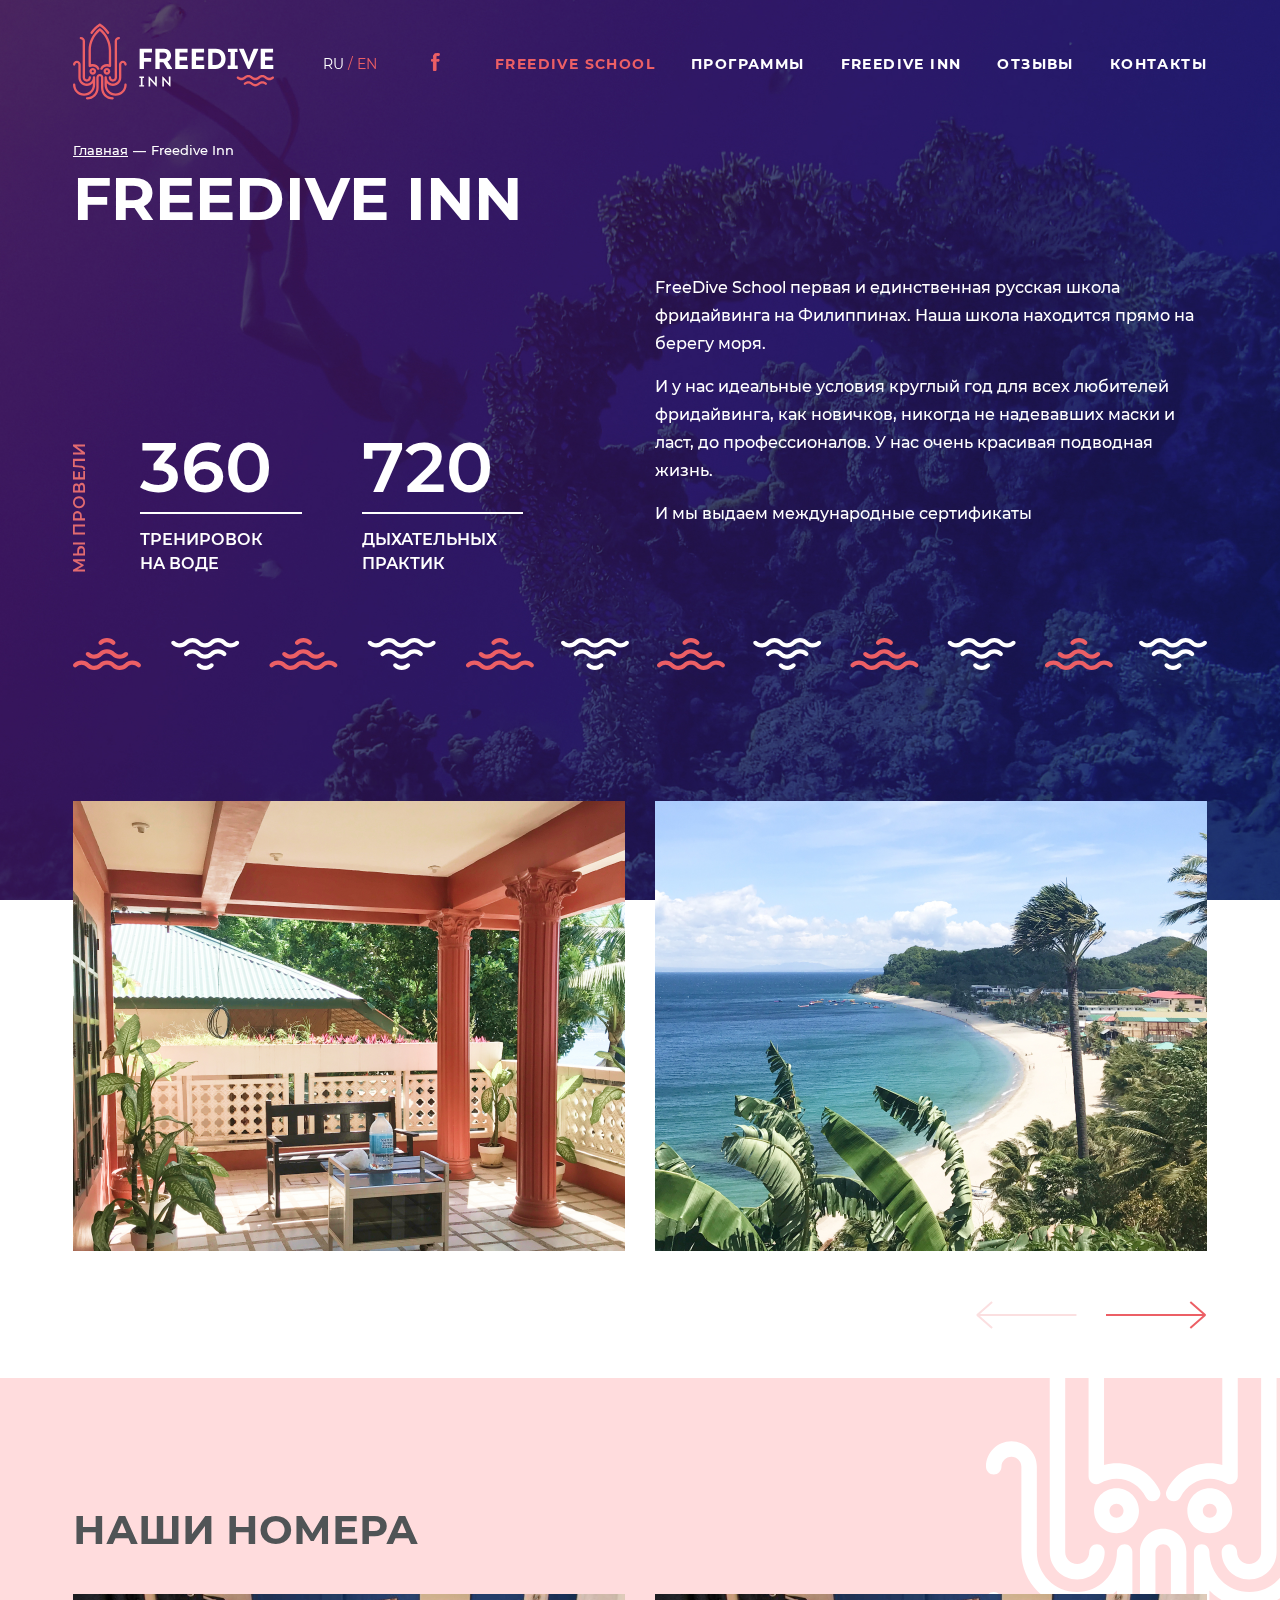
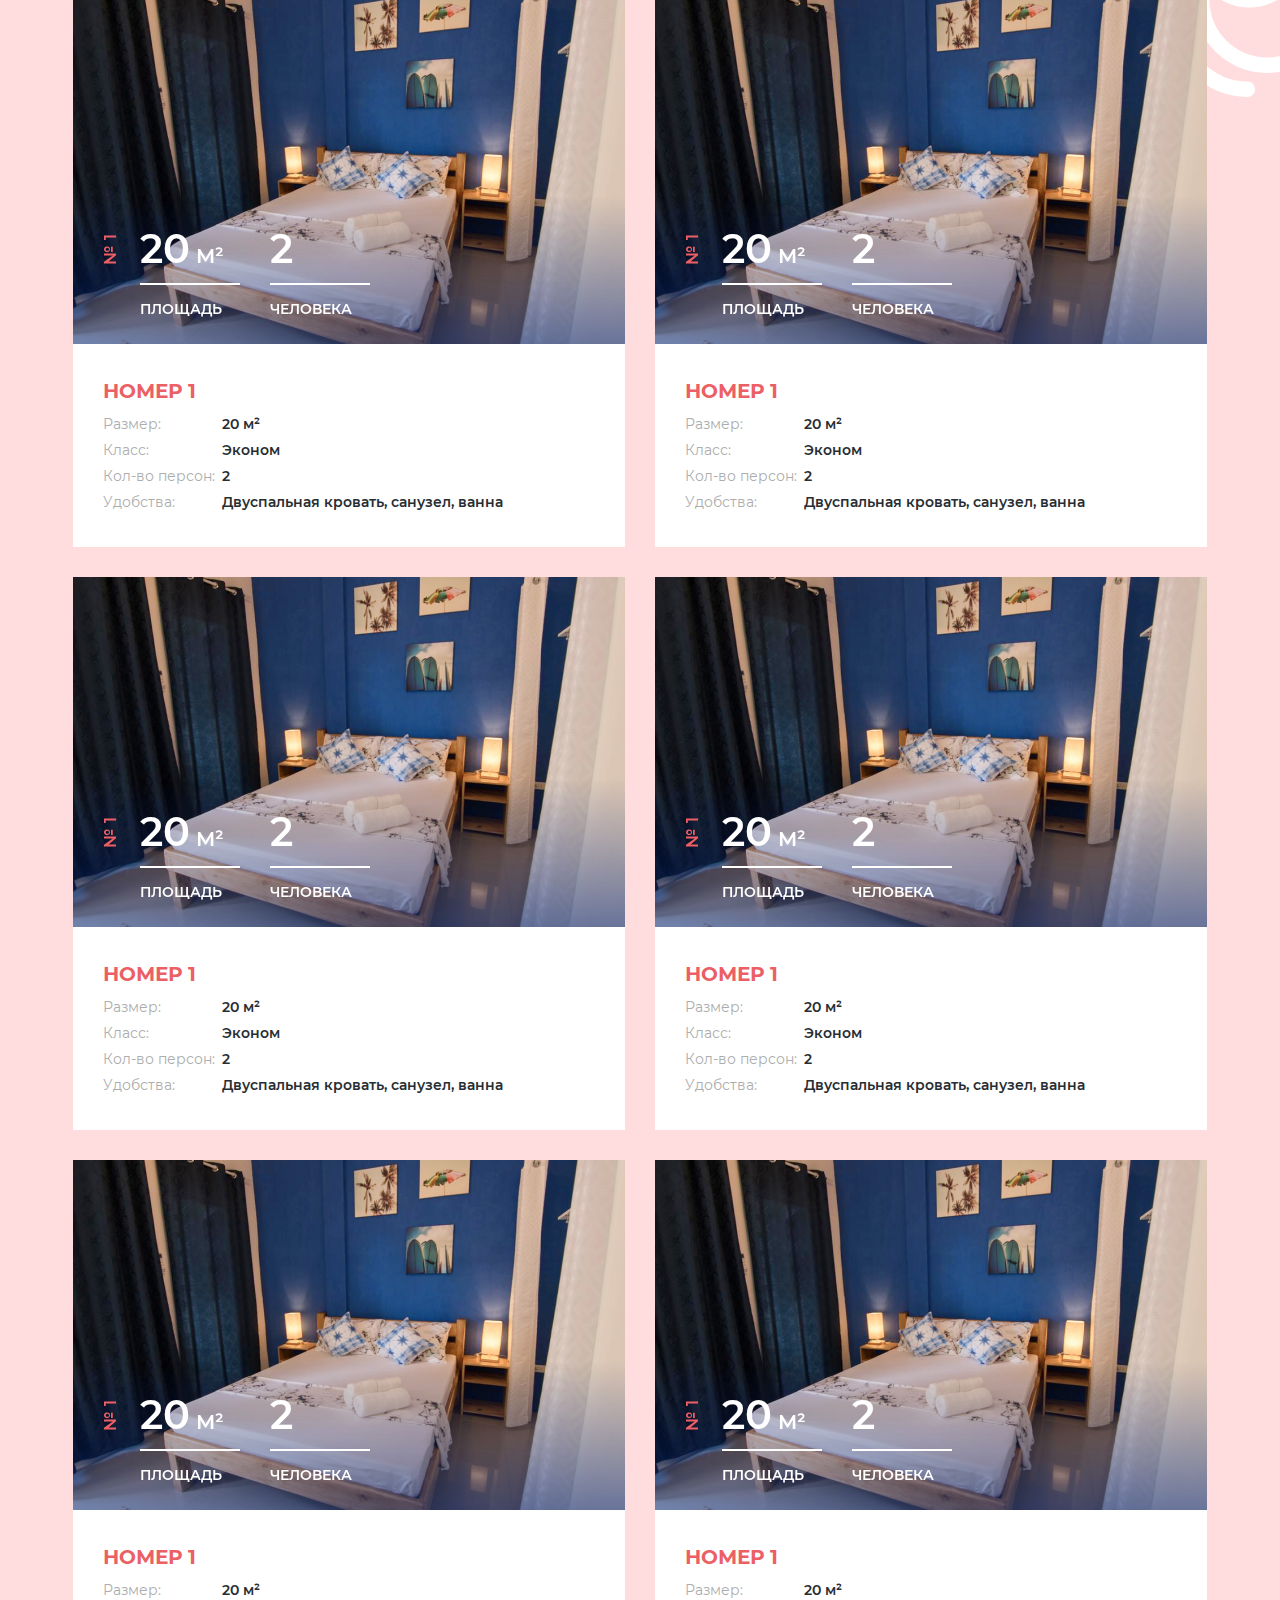
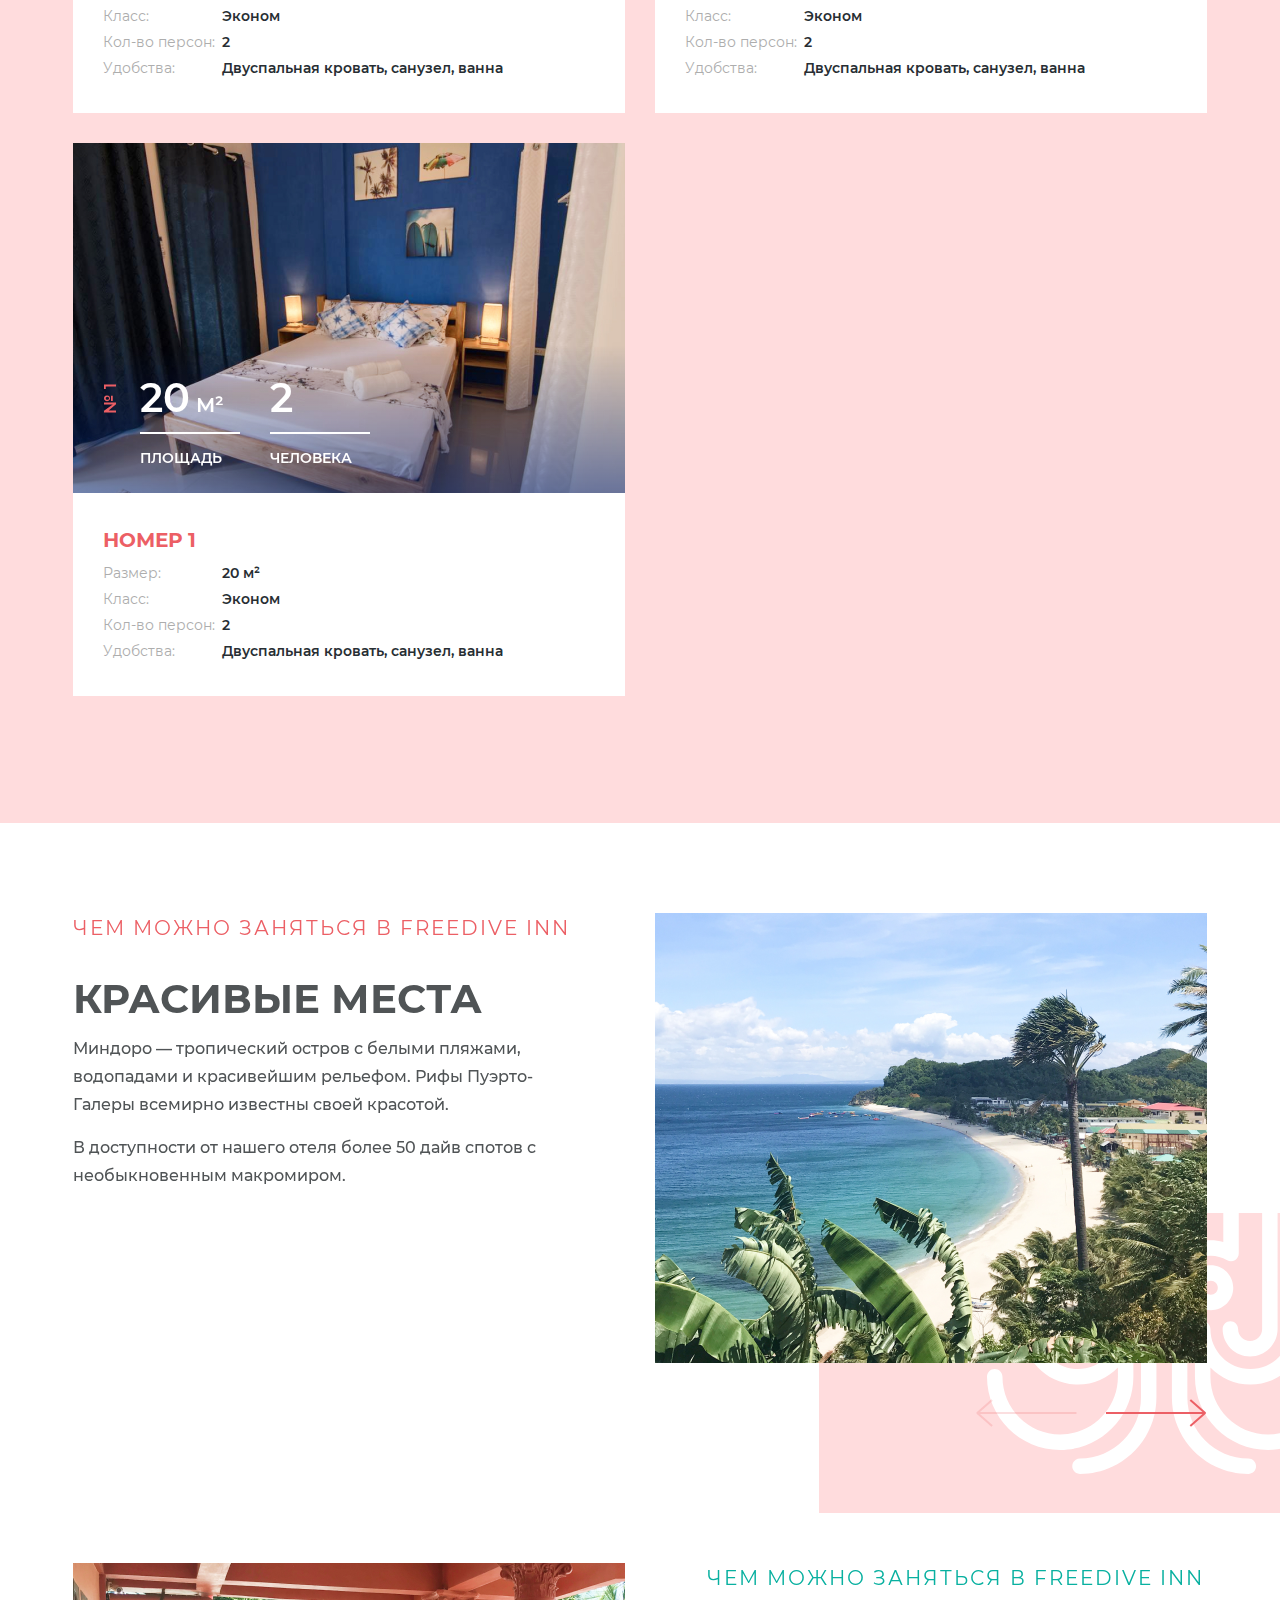
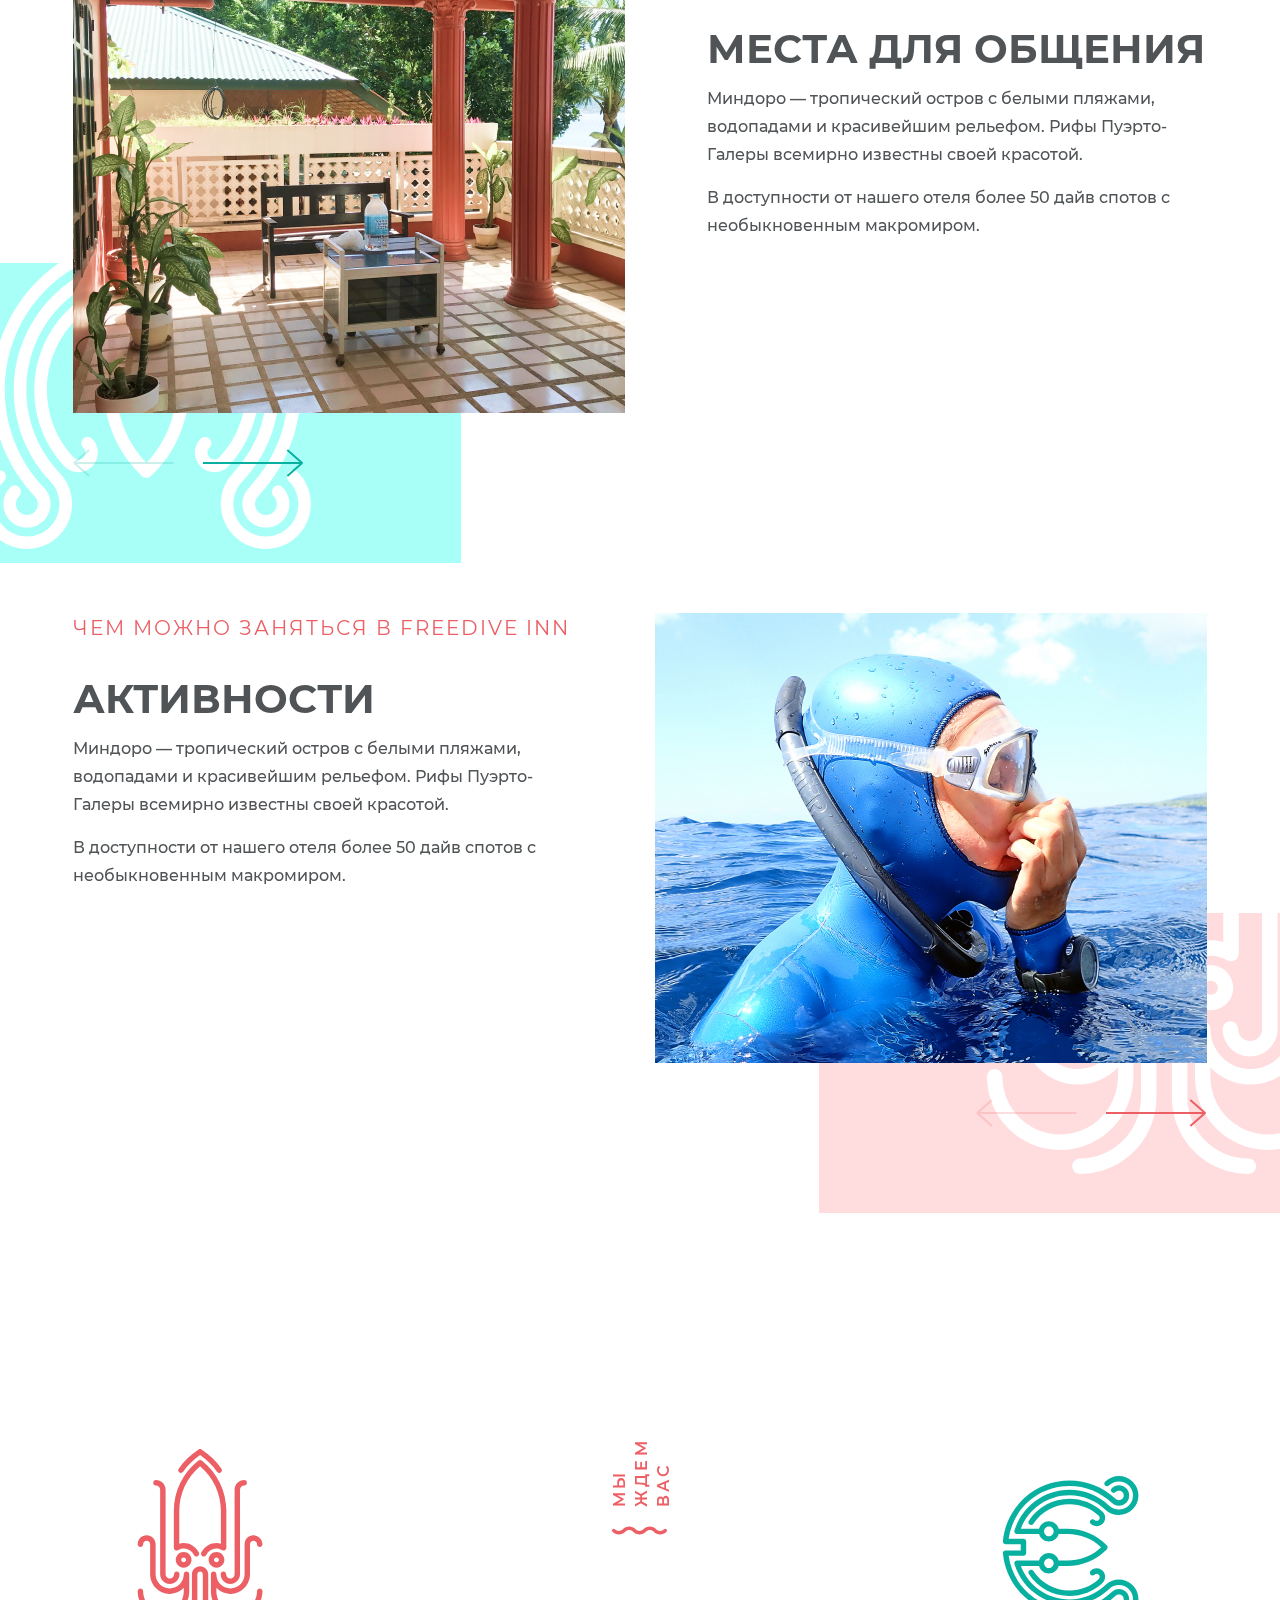
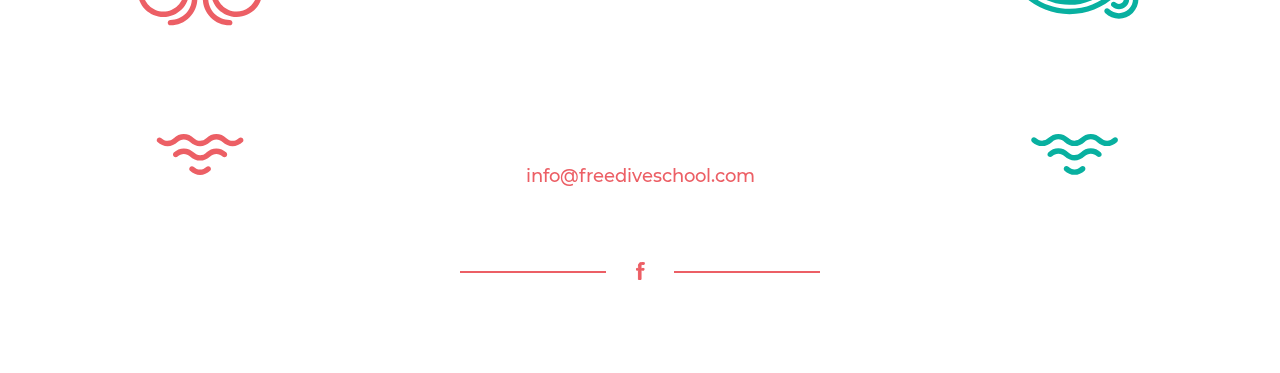
==== hotel.html @ 4661590b "Initial commit" ====
<!DOCTYPE html>
<html lang="ru">
  <head>
    <meta charset="utf-8">
    <meta name="viewport" content="width=device-width,initial-scale=1">
    <title>FreeDive Inn</title>
    <link rel="icon" href="favicon.ico">
    <link rel="stylesheet" href="js/bootstrap/css/bootstrap.css">
    <link rel="stylesheet" href="css/bootstrap-select.min.css">
    <link rel="stylesheet" href="css/slick.css">
    <link rel="stylesheet" href="js/fancybox/jquery.fancybox.min.css">
    <link rel="stylesheet" href="js/bootstrap-fileinput/css/fileinput.min.css">
    <link rel="stylesheet" href="css/main.css">
    <link rel="stylesheet" href="css/responsive.css">
    <link rel="stylesheet" href="css/animations.css">
  </head>
  <body>
    <div class="over-wrapper">
      <div id="mobile-indicator"></div>
      <div id="sm-indicator"></div>
      <header>
        <div class="container">
          <div class="header-content">
            <div class="row">
              <div class="header-col-1">
                <div class="header-logo"><a class="header-logo-content" href="/">
                    <div class="header-logo-pic"><img src="images/logo-pic.svg" alt="FreeDive Inn"></div>
                    <div class="header-logo-text"><img src="images/logo-text.svg" alt="FreeDive Inn"></div></a></div>
              </div>
              <div class="header-col-2">
                <div class="header-controls">
                  <div class="row">
                    <div class="header-lang">
                      <ul class="lang-selector">
                        <li><a class="active" href="#">Ru</a></li>
                        <li><a href="#">En</a></li>
                      </ul>
                    </div>
                    <div class="header-soclinks"><a class="soclink" href="#"><img class="svg-inline" src="images/ico-fb.svg"></a></div>
                  </div>
                </div>
              </div>
              <div class="header-col-3">
                <div class="navbar-trigger"><span></span><span></span><span></span></div>
                <div class="navbar-wrapper">
                  <div class="navbar-wrapper-inner">
                    <div class="close"></div>
                    <ul class="nav navbar-nav">
                      <li><a class="active" href="#"><span>Freedive school</span></a></li>
                      <li><a href="#"><span>Программы</span></a></li>
                      <li><a href="#"><span>Freedive Inn</span></a></li>
                      <li><a href="#"><span>Отзывы</span></a></li>
                      <li><a href="#"><span>Контакты</span></a></li>
                    </ul>
                    <div class="d-block d-md-none">
                      <div class="header-lang">
                        <ul class="lang-selector">
                          <li><a class="active" href="#">Ru</a></li>
                          <li><a href="#">En</a></li>
                        </ul>
                      </div>
                    </div>
                  </div>
                </div>
              </div>
            </div>
          </div>
        </div>
      </header>
      <main>
        <div class="page-bg" style="background-image: url(images/page-bg.jpg);"></div>
        <div class="page-wrapper">
          <div class="page-header">
            <div class="container">
              <div class="page-header-top">
                <ul class="breadcrumb">
                  <li><a href="#">Главная</a></li>
                  <li><span>Freedive Inn</span></li>
                </ul>
                <h1>Freedive Inn</h1>
              </div>
              <div class="page-header-content">
                <div class="row">
                  <div class="col-12 col-md-6">
                    <div class="page-header-l">
                      <div class="page-header-l-content">
                        <div class="num-list-wrapper">
                          <div class="num-list-ttl num-list-ttl-alt"><span>Мы провели</span></div>
                          <div class="num-list">
                            <div class="num-tmb">
                              <div class="num-tmb-num">360</div>
                              <div class="num-tmb-ttl">
                                <p>Тренировок на&nbsp;воде</p>
                              </div>
                            </div>
                            <div class="num-tmb">
                              <div class="num-tmb-num">720</div>
                              <div class="num-tmb-ttl">
                                <p>Дыхательных практик</p>
                              </div>
                            </div>
                          </div>
                        </div>
                      </div>
                    </div>
                  </div>
                  <div class="col-12 col-md-6">
                    <div class="page-header-r">
                      <p>FreeDive School первая и единственная русская школа фридайвинга на Филиппинах. Наша школа находится прямо на берегу моря.</p>
                      <p>И у нас идеальные условия круглый год для всех любителей фридайвинга, как новичков, никогда не надевавших маски и ласт, до профессионалов. У нас очень красивая подводная жизнь.</p>
                      <p>И мы выдаем международные сертификаты</p>
                    </div>
                  </div>
                </div>
              </div>
              <div class="page-header-deco page-header-deco-red"></div>
            </div>
          </div>
          <div class="page-body">
            <!-- Фотографии-->
            <div class="section section-photos">
              <div class="container">
                <div class="section-content">
                  <div class="photos-slider-wrapper">
                    <div class="photos-slider">
                      <div class="slide"><a href="files/photo-1.jpg" data-fancybox="hotel_gal"><img src="files/photo-1-tmb.jpg"></a></div>
                      <div class="slide"><a href="files/photo-2.jpg" data-fancybox="hotel_gal"><img src="files/photo-2-tmb.jpg"></a></div>
                      <div class="slide"><a href="files/photo-1.jpg" data-fancybox="hotel_gal"><img src="files/photo-1-tmb.jpg"></a></div>
                      <div class="slide"><a href="files/photo-2.jpg" data-fancybox="hotel_gal"><img src="files/photo-2-tmb.jpg"></a></div>
                    </div>
                  </div>
                </div>
              </div>
            </div>
            <!-- Фотографии END-->
            <!-- Номера-->
            <div class="section section-rooms">
              <div class="section-obj"><img src="images/squid-white.svg"></div>
              <div class="container">
                <div class="section-content">
                  <div class="section-header">
                    <div class="row">
                      <div class="section-header-l">
                        <h2>Наши номера</h2>
                      </div>
                    </div>
                  </div>
                  <div class="rooms-list">
                    <div class="row">
                      <div class="col-12 col-md-6">
                        <div class="room-tmb">
                          <div class="room-tmb-pic">
                            <div class="room-tmb-pic-inner">
                              <div class="room-pic-slider">
                                <div class="slide"><a href="files/room-1-1.jpg" data-fancybox="room_gal_1"><img src="files/room-1-1-tmb.jpg"></a></div>
                                <div class="slide"><a href="files/room-1-2.jpg" data-fancybox="room_gal_1"><img src="files/room-1-2-tmb.jpg"></a></div>
                              </div>
                            </div>
                            <div class="room-data-wrapper">
                              <div class="room-data-ttl">
                                <div class="cont">№ 1</div>
                              </div>
                              <div class="room-data">
                                <div class="room-data-tmb">
                                  <div class="room-data-tmb-num"><span>20</span> м&sup2;</div>
                                  <div class="room-data-tmb-ttl">площадь</div>
                                </div>
                                <div class="room-data-tmb">
                                  <div class="room-data-tmb-num"><span>2</span></div>
                                  <div class="room-data-tmb-ttl">человека</div>
                                </div>
                              </div>
                            </div>
                          </div>
                          <div class="room-tmb-descr">
                            <h3>Номер 1</h3>
                            <table class="room-info">
                              <tr>
                                <td class="name">Размер:</td>
                                <td class="val">20 м&sup2;</td>
                              </tr>
                              <tr>
                                <td class="name">Класс:</td>
                                <td class="val">Эконом</td>
                              </tr>
                              <tr>
                                <td class="name">Кол-во персон:</td>
                                <td class="val">2</td>
                              </tr>
                              <tr>
                                <td class="name">Удобства:</td>
                                <td class="val">Двуспальная кровать, санузел, ванна</td>
                              </tr>
                            </table>
                          </div>
                        </div>
                      </div>
                      <div class="col-12 col-md-6">
                        <div class="room-tmb">
                          <div class="room-tmb-pic">
                            <div class="room-tmb-pic-inner">
                              <div class="room-pic-slider">
                                <div class="slide"><a href="files/room-1-1.jpg" data-fancybox="room_gal_1"><img src="files/room-1-1-tmb.jpg"></a></div>
                                <div class="slide"><a href="files/room-1-2.jpg" data-fancybox="room_gal_1"><img src="files/room-1-2-tmb.jpg"></a></div>
                              </div>
                            </div>
                            <div class="room-data-wrapper">
                              <div class="room-data-ttl">
                                <div class="cont">№ 1</div>
                              </div>
                              <div class="room-data">
                                <div class="room-data-tmb">
                                  <div class="room-data-tmb-num"><span>20</span> м&sup2;</div>
                                  <div class="room-data-tmb-ttl">площадь</div>
                                </div>
                                <div class="room-data-tmb">
                                  <div class="room-data-tmb-num"><span>2</span></div>
                                  <div class="room-data-tmb-ttl">человека</div>
                                </div>
                              </div>
                            </div>
                          </div>
                          <div class="room-tmb-descr">
                            <h3>Номер 1</h3>
                            <table class="room-info">
                              <tr>
                                <td class="name">Размер:</td>
                                <td class="val">20 м&sup2;</td>
                              </tr>
                              <tr>
                                <td class="name">Класс:</td>
                                <td class="val">Эконом</td>
                              </tr>
                              <tr>
                                <td class="name">Кол-во персон:</td>
                                <td class="val">2</td>
                              </tr>
                              <tr>
                                <td class="name">Удобства:</td>
                                <td class="val">Двуспальная кровать, санузел, ванна</td>
                              </tr>
                            </table>
                          </div>
                        </div>
                      </div>
                      <div class="col-12 col-md-6">
                        <div class="room-tmb">
                          <div class="room-tmb-pic">
                            <div class="room-tmb-pic-inner">
                              <div class="room-pic-slider">
                                <div class="slide"><a href="files/room-1-1.jpg" data-fancybox="room_gal_1"><img src="files/room-1-1-tmb.jpg"></a></div>
                                <div class="slide"><a href="files/room-1-2.jpg" data-fancybox="room_gal_1"><img src="files/room-1-2-tmb.jpg"></a></div>
                              </div>
                            </div>
                            <div class="room-data-wrapper">
                              <div class="room-data-ttl">
                                <div class="cont">№ 1</div>
                              </div>
                              <div class="room-data">
                                <div class="room-data-tmb">
                                  <div class="room-data-tmb-num"><span>20</span> м&sup2;</div>
                                  <div class="room-data-tmb-ttl">площадь</div>
                                </div>
                                <div class="room-data-tmb">
                                  <div class="room-data-tmb-num"><span>2</span></div>
                                  <div class="room-data-tmb-ttl">человека</div>
                                </div>
                              </div>
                            </div>
                          </div>
                          <div class="room-tmb-descr">
                            <h3>Номер 1</h3>
                            <table class="room-info">
                              <tr>
                                <td class="name">Размер:</td>
                                <td class="val">20 м&sup2;</td>
                              </tr>
                              <tr>
                                <td class="name">Класс:</td>
                                <td class="val">Эконом</td>
                              </tr>
                              <tr>
                                <td class="name">Кол-во персон:</td>
                                <td class="val">2</td>
                              </tr>
                              <tr>
                                <td class="name">Удобства:</td>
                                <td class="val">Двуспальная кровать, санузел, ванна</td>
                              </tr>
                            </table>
                          </div>
                        </div>
                      </div>
                      <div class="col-12 col-md-6">
                        <div class="room-tmb">
                          <div class="room-tmb-pic">
                            <div class="room-tmb-pic-inner">
                              <div class="room-pic-slider">
                                <div class="slide"><a href="files/room-1-1.jpg" data-fancybox="room_gal_1"><img src="files/room-1-1-tmb.jpg"></a></div>
                                <div class="slide"><a href="files/room-1-2.jpg" data-fancybox="room_gal_1"><img src="files/room-1-2-tmb.jpg"></a></div>
                              </div>
                            </div>
                            <div class="room-data-wrapper">
                              <div class="room-data-ttl">
                                <div class="cont">№ 1</div>
                              </div>
                              <div class="room-data">
                                <div class="room-data-tmb">
                                  <div class="room-data-tmb-num"><span>20</span> м&sup2;</div>
                                  <div class="room-data-tmb-ttl">площадь</div>
                                </div>
                                <div class="room-data-tmb">
                                  <div class="room-data-tmb-num"><span>2</span></div>
                                  <div class="room-data-tmb-ttl">человека</div>
                                </div>
                              </div>
                            </div>
                          </div>
                          <div class="room-tmb-descr">
                            <h3>Номер 1</h3>
                            <table class="room-info">
                              <tr>
                                <td class="name">Размер:</td>
                                <td class="val">20 м&sup2;</td>
                              </tr>
                              <tr>
                                <td class="name">Класс:</td>
                                <td class="val">Эконом</td>
                              </tr>
                              <tr>
                                <td class="name">Кол-во персон:</td>
                                <td class="val">2</td>
                              </tr>
                              <tr>
                                <td class="name">Удобства:</td>
                                <td class="val">Двуспальная кровать, санузел, ванна</td>
                              </tr>
                            </table>
                          </div>
                        </div>
                      </div>
                      <div class="col-12 col-md-6">
                        <div class="room-tmb">
                          <div class="room-tmb-pic">
                            <div class="room-tmb-pic-inner">
                              <div class="room-pic-slider">
                                <div class="slide"><a href="files/room-1-1.jpg" data-fancybox="room_gal_1"><img src="files/room-1-1-tmb.jpg"></a></div>
                                <div class="slide"><a href="files/room-1-2.jpg" data-fancybox="room_gal_1"><img src="files/room-1-2-tmb.jpg"></a></div>
                              </div>
                            </div>
                            <div class="room-data-wrapper">
                              <div class="room-data-ttl">
                                <div class="cont">№ 1</div>
                              </div>
                              <div class="room-data">
                                <div class="room-data-tmb">
                                  <div class="room-data-tmb-num"><span>20</span> м&sup2;</div>
                                  <div class="room-data-tmb-ttl">площадь</div>
                                </div>
                                <div class="room-data-tmb">
                                  <div class="room-data-tmb-num"><span>2</span></div>
                                  <div class="room-data-tmb-ttl">человека</div>
                                </div>
                              </div>
                            </div>
                          </div>
                          <div class="room-tmb-descr">
                            <h3>Номер 1</h3>
                            <table class="room-info">
                              <tr>
                                <td class="name">Размер:</td>
                                <td class="val">20 м&sup2;</td>
                              </tr>
                              <tr>
                                <td class="name">Класс:</td>
                                <td class="val">Эконом</td>
                              </tr>
                              <tr>
                                <td class="name">Кол-во персон:</td>
                                <td class="val">2</td>
                              </tr>
                              <tr>
                                <td class="name">Удобства:</td>
                                <td class="val">Двуспальная кровать, санузел, ванна</td>
                              </tr>
                            </table>
                          </div>
                        </div>
                      </div>
                      <div class="col-12 col-md-6">
                        <div class="room-tmb">
                          <div class="room-tmb-pic">
                            <div class="room-tmb-pic-inner">
                              <div class="room-pic-slider">
                                <div class="slide"><a href="files/room-1-1.jpg" data-fancybox="room_gal_1"><img src="files/room-1-1-tmb.jpg"></a></div>
                                <div class="slide"><a href="files/room-1-2.jpg" data-fancybox="room_gal_1"><img src="files/room-1-2-tmb.jpg"></a></div>
                              </div>
                            </div>
                            <div class="room-data-wrapper">
                              <div class="room-data-ttl">
                                <div class="cont">№ 1</div>
                              </div>
                              <div class="room-data">
                                <div class="room-data-tmb">
                                  <div class="room-data-tmb-num"><span>20</span> м&sup2;</div>
                                  <div class="room-data-tmb-ttl">площадь</div>
                                </div>
                                <div class="room-data-tmb">
                                  <div class="room-data-tmb-num"><span>2</span></div>
                                  <div class="room-data-tmb-ttl">человека</div>
                                </div>
                              </div>
                            </div>
                          </div>
                          <div class="room-tmb-descr">
                            <h3>Номер 1</h3>
                            <table class="room-info">
                              <tr>
                                <td class="name">Размер:</td>
                                <td class="val">20 м&sup2;</td>
                              </tr>
                              <tr>
                                <td class="name">Класс:</td>
                                <td class="val">Эконом</td>
                              </tr>
                              <tr>
                                <td class="name">Кол-во персон:</td>
                                <td class="val">2</td>
                              </tr>
                              <tr>
                                <td class="name">Удобства:</td>
                                <td class="val">Двуспальная кровать, санузел, ванна</td>
                              </tr>
                            </table>
                          </div>
                        </div>
                      </div>
                      <div class="col-12 col-md-6">
                        <div class="room-tmb">
                          <div class="room-tmb-pic">
                            <div class="room-tmb-pic-inner">
                              <div class="room-pic-slider">
                                <div class="slide"><a href="files/room-1-1.jpg" data-fancybox="room_gal_1"><img src="files/room-1-1-tmb.jpg"></a></div>
                                <div class="slide"><a href="files/room-1-2.jpg" data-fancybox="room_gal_1"><img src="files/room-1-2-tmb.jpg"></a></div>
                              </div>
                            </div>
                            <div class="room-data-wrapper">
                              <div class="room-data-ttl">
                                <div class="cont">№ 1</div>
                              </div>
                              <div class="room-data">
                                <div class="room-data-tmb">
                                  <div class="room-data-tmb-num"><span>20</span> м&sup2;</div>
                                  <div class="room-data-tmb-ttl">площадь</div>
                                </div>
                                <div class="room-data-tmb">
                                  <div class="room-data-tmb-num"><span>2</span></div>
                                  <div class="room-data-tmb-ttl">человека</div>
                                </div>
                              </div>
                            </div>
                          </div>
                          <div class="room-tmb-descr">
                            <h3>Номер 1</h3>
                            <table class="room-info">
                              <tr>
                                <td class="name">Размер:</td>
                                <td class="val">20 м&sup2;</td>
                              </tr>
                              <tr>
                                <td class="name">Класс:</td>
                                <td class="val">Эконом</td>
                              </tr>
                              <tr>
                                <td class="name">Кол-во персон:</td>
                                <td class="val">2</td>
                              </tr>
                              <tr>
                                <td class="name">Удобства:</td>
                                <td class="val">Двуспальная кровать, санузел, ванна</td>
                              </tr>
                            </table>
                          </div>
                        </div>
                      </div>
                    </div>
                  </div>
                </div>
              </div>
            </div>
            <!-- Номера END-->
            <!-- Контент страницы-->
            <div class="section section-page-content">
              <div class="container">
                <div class="section-content">
                  <div class="article-block">
                    <div class="row">
                      <div class="article-block-descr">
                        <div class="article-block-sub-ttl">
                          <p>Чем можно заняться в&nbsp;FreeDive&nbsp;Inn</p>
                        </div>
                        <h2>Красивые места</h2>
                        <p>Миндоро — тропический остров с белыми пляжами, водопадами и красивейшим рельефом. Рифы Пуэрто-Галеры всемирно известны своей красотой.</p>
                        <p>В доступности от нашего отеля более 50 дайв спотов с необыкновенным макромиром.</p>
                      </div>
                      <div class="article-block-pic">
                        <div class="article-gallery-wrapper">
                          <div class="section-obj article-gallery-obj"></div>
                          <div class="article-gallery">
                            <div class="slide"><img src="files/article-gallery-1.jpg"></div>
                            <div class="slide"><img src="files/article-gallery-2.jpg"></div>
                            <div class="slide"><img src="files/article-gallery-3.jpg"></div>
                          </div>
                        </div>
                      </div>
                    </div>
                  </div>
                  <div class="article-block article-block-alt">
                    <div class="row">
                      <div class="article-block-descr">
                        <div class="article-block-sub-ttl">
                          <p>Чем можно заняться в&nbsp;FreeDive&nbsp;Inn</p>
                        </div>
                        <h2>Места для общения</h2>
                        <p>Миндоро — тропический остров с белыми пляжами, водопадами и красивейшим рельефом. Рифы Пуэрто-Галеры всемирно известны своей красотой.</p>
                        <p>В доступности от нашего отеля более 50 дайв спотов с необыкновенным макромиром.</p>
                      </div>
                      <div class="article-block-pic">
                        <div class="article-gallery-wrapper">
                          <div class="section-obj article-gallery-obj"></div>
                          <div class="article-gallery">
                            <div class="slide"><img src="files/article-gallery-2.jpg"></div>
                            <div class="slide"><img src="files/article-gallery-3.jpg"></div>
                            <div class="slide"><img src="files/article-gallery-1.jpg"></div>
                          </div>
                        </div>
                      </div>
                    </div>
                  </div>
                  <div class="article-block">
                    <div class="row">
                      <div class="article-block-descr">
                        <div class="article-block-sub-ttl">
                          <p>Чем можно заняться в&nbsp;FreeDive&nbsp;Inn</p>
                        </div>
                        <h2>Активности</h2>
                        <p>Миндоро — тропический остров с белыми пляжами, водопадами и красивейшим рельефом. Рифы Пуэрто-Галеры всемирно известны своей красотой.</p>
                        <p>В доступности от нашего отеля более 50 дайв спотов с необыкновенным макромиром.</p>
                      </div>
                      <div class="article-block-pic">
                        <div class="article-gallery-wrapper">
                          <div class="section-obj article-gallery-obj"></div>
                          <div class="article-gallery">
                            <div class="slide"><img src="files/article-gallery-3.jpg"></div>
                            <div class="slide"><img src="files/article-gallery-1.jpg"></div>
                            <div class="slide"><img src="files/article-gallery-2.jpg"></div>
                          </div>
                        </div>
                      </div>
                    </div>
                  </div>
                </div>
              </div>
            </div>
            <!-- Контент страницы END-->
          </div>
        </div>
      </main>
      <footer>
        <div class="container">
          <div class="footer-content">
            <div class="row">
              <div class="footer-col-1">
                <div class="footer-logo"><a href="/"><img src="images/logo-footer-inn.svg" alt="FreeDive Inn"></a></div>
              </div>
              <div class="footer-col-2">
                <div class="footer-welcome">
                  <div class="cont">Мы<br>ждем<br>вас</div>
                </div>
                <div class="footer-phone"><a href="tel: +7 (926) 768-16-16">+7 (926) 768-16-16</a></div>
                <div class="messengers footer-messengers"><a class="messenger" href="#"><img class="svg-inline" src="images/messenger-whatsapp.svg"></a><a class="messenger" href="#"><img class="svg-inline" src="images/messenger-telegram.svg"></a></div>
                <div class="footer-text">
                  <div class="footer-address">
                    <p>Philippines, Oriental Mindoro, Puerto Galera, Aninuan Beach</p>
                  </div>
                  <div class="footer-email">
                    <p><a href="mailto:info@freediveschool.com">info@freediveschool.com</a></p>
                  </div>
                </div>
                <div class="footer-soclinks-wrapper">
                  <div class="footer-soclinks"><a class="soclink" href="#"><img class="svg-inline" src="images/ico-fb.svg"></a></div>
                </div>
              </div>
              <div class="footer-col-3">
                <div class="footer-logo"><a href="/"><img src="images/logo-footer-school.svg" alt="FreeDive School"></a></div>
              </div>
            </div>
          </div>
        </div>
      </footer>
      <div class="modal fade map-modal" id="mapModal" tabindex="-1">
        <div class="modal-dialog">
          <div class="modal-content">
            <button class="close" type="button" data-dismiss="modal" aria-label="Close"><img class="svg-inline" src="images/close-modal.svg"></button>
            <div class="modal-content-inner">
              <div class="modal-body">
                <div class="contacts-map-modal" id="contactsMapModal"></div>
              </div>
            </div>
          </div>
        </div>
      </div>
      <div class="modal fade form-modal" id="callbackModal" tabindex="-1">
        <div class="modal-dialog">
          <div class="modal-content">
            <button class="close" type="button" data-dismiss="modal" aria-label="Close"><img class="svg-inline" src="images/close-modal.svg"></button>
            <div class="modal-content-inner">
              <div class="modal-header">
                <div class="h2">Заказать<br>обратный звонок</div>
                <div class="modal-info">
                  <p>Оставьте заявку и&nbsp;мы&nbsp;перезвоним вам в&nbsp;течение 15&nbsp;минут</p>
                </div>
              </div>
              <div class="modal-body">
                <div class="form-alt modal-form">
                  <form>
                    <div class="row">
                      <div class="col-12 col-md-6">
                        <div class="form-group">
                          <label class="placeholder" for="callback_name">Ваше имя</label>
                          <input type="text" name="callback_name" id="callback_name" required>
                        </div>
                      </div>
                      <div class="col-12 col-md-6">
                        <div class="form-group">
                          <label class="placeholder" for="callback_phone">+7 (000) 000-00-00</label>
                          <input class="input-phone" type="text" name="callback_phone" id="callback_phone" required>
                        </div>
                      </div>
                      <div class="col-12 col-md-6">
                        <div class="form-footer">
                          <button class="btn btn-1" type="submit">Отправить</button>
                        </div>
                      </div>
                      <div class="col-12 col-md-6">
                        <div class="form-agree">
                          <p>Нажимая кнопку “Отправить”, я даю свое согласие с&nbsp;<a href="#">Условиями обработки персональных данных</a></p>
                        </div>
                      </div>
                    </div>
                  </form>
                </div>
              </div>
            </div>
          </div>
        </div>
      </div>
      <div class="modal fade success-modal" id="successModal" tabindex="-1">
        <div class="modal-dialog">
          <div class="modal-content">
            <button class="close" type="button" data-dismiss="modal" aria-label="Close"><img class="svg-inline" src="images/close-modal.svg"></button>
            <div class="modal-header">
              <div class="h2"><span>Ваша заявка успешно принята!</span></div>
            </div>
            <div class="modal-body">
              <div class="text">
                <p>Перезвоним в течение 15 минут</p>
              </div>
              <div class="success-modal-button">
                <button class="btn btn-1" type="button" data-dismiss="modal" aria-label="Close">Закрыть</button>
              </div>
            </div>
          </div>
        </div>
      </div>
      <script src="js/jquery-3.3.1.min.js"></script>
      <script src="js/bootstrap/js/bootstrap.bundle.min.js"></script>
      <script src="js/bootstrap-select.min.js"></script>
      <script src="js/jquery.validate.min.js"></script>
      <script src="js/additional-methods.min.js"></script>
      <script src="js/jquery.maskedinput.min.js"></script>
      <script src="js/wNumb.min.js"></script>
      <script src="js/slick.min.js"></script>
      <script src="js/fancybox/jquery.fancybox.min.js"></script>
      <script src="js/greensock/TweenMax.min.js"></script>
      <script src="js/greensock/plugins/CSSRulePlugin.min.js"></script>
      <script src="js/greensock/plugins/ScrollToPlugin.min.js"></script>
      <script src="js/iscroll-probe.js"></script>
      <script src="js/scrollmagic/ScrollMagic.min.js"></script>
      <script src="js/scrollmagic/plugins/animation.gsap.min.js"></script>
      <script src="js/jquery.mousewheel.js"></script>
      <script src="js/bootstrap-fileinput/js/fileinput.min.js"></script>
      <script src="https://api-maps.yandex.ru/2.1/?lang=ru_RU"></script>
      <script src="js/main.js"></script>
      <script src="js/animations.js"></script>
    </div>
  </body>
</html>
---- js/bootstrap-fileinput/css/fileinput.min.css ----
/*!
 * bootstrap-fileinput v4.5.0
 * http://plugins.krajee.com/file-input
 *
 * Krajee default styling for bootstrap-fileinput.
 *
 * Author: Kartik Visweswaran
 * Copyright: 2014 - 2018, Kartik Visweswaran, Krajee.com
 *
 * Licensed under the BSD 3-Clause
 * https://github.com/kartik-v/bootstrap-fileinput/blob/master/LICENSE.md
 */.btn-file input[type=file],.file-caption-icon,.file-no-browse,.file-preview .fileinput-remove,.file-zoom-dialog .btn-navigate,.file-zoom-dialog .floating-buttons,.krajee-default .file-thumb-progress{position:absolute}.file-loading input[type=file],input[type=file].file-loading{width:0;height:0}.file-no-browse{left:50%;bottom:20%;width:1px;height:1px;font-size:0;opacity:0;border:none;background:0 0;outline:0;box-shadow:none}.file-caption-icon,.file-input-ajax-new .fileinput-remove-button,.file-input-ajax-new .fileinput-upload-button,.file-input-ajax-new .no-browse .input-group-btn,.file-input-new .close,.file-input-new .file-preview,.file-input-new .fileinput-remove-button,.file-input-new .fileinput-upload-button,.file-input-new .glyphicon-file,.file-input-new .no-browse .input-group-btn,.file-zoom-dialog .modal-header:after,.file-zoom-dialog .modal-header:before,.hide-content .kv-file-content,.kv-hidden{display:none}.btn-file,.file-caption,.file-input,.file-loading:before,.file-preview,.file-zoom-dialog .modal-dialog,.krajee-default .file-thumbnail-footer,.krajee-default.file-preview-frame{position:relative}.file-error-message pre,.file-error-message ul,.krajee-default .file-actions,.krajee-default .file-other-error{text-align:left}.file-error-message pre,.file-error-message ul{margin:0}.krajee-default .file-drag-handle,.krajee-default .file-upload-indicator{float:left;margin:5px 0 -5px;width:16px;height:16px}.krajee-default .file-thumb-progress .progress,.krajee-default .file-thumb-progress .progress-bar{height:11px;font-family:Verdana,Helvetica,sans-serif;font-size:9px}.krajee-default .file-caption-info,.krajee-default .file-size-info{display:block;white-space:nowrap;overflow:hidden;text-overflow:ellipsis;width:160px;height:15px;margin:auto}.file-zoom-content>.file-object.type-flash,.file-zoom-content>.file-object.type-image,.file-zoom-content>.file-object.type-video{max-width:100%;max-height:100%;width:auto}.file-zoom-content>.file-object.type-flash,.file-zoom-content>.file-object.type-video{height:100%}.file-zoom-content>.file-object.type-default,.file-zoom-content>.file-object.type-html,.file-zoom-content>.file-object.type-pdf,.file-zoom-content>.file-object.type-text{width:100%}.file-loading:before{content:" Loading...";display:inline-block;padding-left:20px;line-height:16px;font-size:13px;font-variant:small-caps;color:#999;background:url(../img/loading.gif) top left no-repeat}.file-object{margin:0 0 -5px;padding:0}.btn-file{overflow:hidden}.btn-file input[type=file]{top:0;left:0;min-width:100%;min-height:100%;text-align:right;opacity:0;background:none;cursor:inherit;display:block}.btn-file ::-ms-browse{font-size:10000px;width:100%;height:100%}.file-caption .file-caption-name{width:100%;margin:0;padding:0;box-shadow:none;border:none;background:0 0;outline:0}.file-caption.icon-visible .file-caption-icon{display:inline-block}.file-caption.icon-visible .file-caption-name{padding-left:15px}.file-caption-icon{left:8px}.file-error-message{color:#a94442;background-color:#f2dede;margin:5px;border:1px solid #ebccd1;border-radius:4px;padding:15px}.file-error-message pre{margin:5px 0}.file-caption-disabled{background-color:#eee;cursor:not-allowed;opacity:1}.file-preview{border-radius:5px;border:1px solid #ddd;padding:8px;width:100%;margin-bottom:5px}.file-preview .btn-xs{padding:1px 5px;font-size:12px;line-height:1.5;border-radius:3px}.file-preview .fileinput-remove{top:1px;right:1px;line-height:10px}.file-preview .clickable{cursor:pointer}.file-preview-image{font:40px Impact,Charcoal,sans-serif;color:green}.krajee-default.file-preview-frame{margin:8px;border:1px solid #ddd;box-shadow:1px 1px 5px 0 #a2958a;padding:6px;float:left;text-align:center}.krajee-default.file-preview-frame .kv-file-content{width:213px;height:160px}.krajee-default.file-preview-frame .kv-file-content.kv-pdf-rendered{width:400px}.krajee-default.file-preview-frame .file-thumbnail-footer{height:70px}.krajee-default.file-preview-frame:not(.file-preview-error):hover{box-shadow:3px 3px 5px 0 #333}.krajee-default .file-preview-text{display:block;color:#428bca;border:1px solid #ddd;font-family:Menlo,Monaco,Consolas,"Courier New",monospace;outline:0;padding:8px;resize:none}.krajee-default .file-preview-html{border:1px solid #ddd;padding:8px;overflow:auto}.krajee-default .file-other-icon{font-size:6em}.krajee-default .file-footer-buttons{float:right}.krajee-default .file-footer-caption{display:block;text-align:center;padding-top:4px;font-size:11px;color:#777;margin-bottom:15px}.krajee-default .file-preview-error{opacity:.65;box-shadow:none}.krajee-default .file-thumb-progress{height:11px;top:37px;left:0;right:0}.krajee-default.kvsortable-ghost{background:#e1edf7;border:2px solid #a1abff}.krajee-default .file-preview-other:hover{opacity:.8}.krajee-default .file-preview-frame:not(.file-preview-error) .file-footer-caption:hover{color:#000}.kv-upload-progress .progress{height:20px;margin:10px 0;overflow:hidden}.kv-upload-progress .progress-bar{height:20px;font-family:Verdana,Helvetica,sans-serif}.file-zoom-dialog .file-other-icon{font-size:22em;font-size:50vmin}.file-zoom-dialog .modal-dialog{width:auto}.file-zoom-dialog .modal-header{display:flex;align-items:center;justify-content:space-between}.file-zoom-dialog .btn-navigate{padding:0;margin:0;background:0 0;text-decoration:none;outline:0;opacity:.7;top:45%;font-size:4em;color:#1c94c4}.file-zoom-dialog .btn-navigate:not([disabled]):hover{outline:0;box-shadow:none;opacity:.6}.file-zoom-dialog .floating-buttons{top:5px;right:10px}.file-zoom-dialog .btn-navigate[disabled]{opacity:.3}.file-zoom-dialog .btn-prev{left:1px}.file-zoom-dialog .btn-next{right:1px}.file-zoom-dialog .kv-zoom-title{font-weight:300;color:#999;max-width:50%;overflow:hidden;white-space:nowrap;text-overflow:ellipsis}.file-input-ajax-new .no-browse .form-control,.file-input-new .no-browse .form-control{border-top-right-radius:4px;border-bottom-right-radius:4px}.file-caption-main{width:100%}.file-thumb-loading{background:url(../img/loading.gif) center center no-repeat content-box!important}.file-drop-zone{border:1px dashed #aaa;border-radius:4px;height:100%;text-align:center;vertical-align:middle;margin:12px 15px 12px 12px;padding:5px}.file-drop-zone.clickable:hover{border:2px dashed #999}.file-drop-zone.clickable:focus{border:2px solid #5acde2}.file-drop-zone .file-preview-thumbnails{cursor:default}.file-drop-zone-title{color:#aaa;font-size:1.6em;padding:85px 10px;cursor:default}.file-highlighted{border:2px dashed #999!important;background-color:#eee}.file-uploading{background:url(../img/loading-sm.gif) center bottom 10px no-repeat;opacity:.65}.file-zoom-fullscreen.modal{position:fixed;top:0;right:0;bottom:0;left:0}.file-zoom-fullscreen .modal-dialog{position:fixed;margin:0;padding:0;width:100%;height:100%;max-width:100%;max-height:100%}.file-zoom-fullscreen .modal-content{border-radius:0;box-shadow:none}.file-zoom-fullscreen .modal-body{overflow-y:auto}.floating-buttons{z-index:3000}.floating-buttons .btn-kv{margin-left:3px;z-index:3000}.file-zoom-content{height:480px;text-align:center}.file-zoom-content .file-preview-image,.file-zoom-content .file-preview-video{max-height:100%}.file-zoom-content>.file-object.type-image{height:auto;min-height:inherit}.file-zoom-content>.file-object.type-audio{width:auto;height:30px}@media (min-width:576px){.file-zoom-dialog .modal-dialog{max-width:500px}}@media (min-width:992px){.file-zoom-dialog .modal-lg{max-width:800px}}@media (max-width:767px){.file-preview-thumbnails{display:flex;justify-content:center;align-items:center;flex-direction:column}.file-zoom-dialog .modal-header{flex-direction:column}}@media (max-width:350px){.krajee-default.file-preview-frame .kv-file-content{width:160px}}@media (max-width:420px){.krajee-default.file-preview-frame .kv-file-content.kv-pdf-rendered{width:100%}}.file-loading[dir=rtl]:before{background:url(../img/loading.gif) top right no-repeat;padding-left:0;padding-right:20px}.file-sortable .file-drag-handle{cursor:move;opacity:1}.file-sortable .file-drag-handle:hover{opacity:.7}.clickable .file-drop-zone-title{cursor:pointer}.kv-zoom-actions .btn-kv{margin-left:3px}.file-preview-initial.sortable-chosen{background-color:#d9edf7}
---- css/main.css ----
@charset "UTF-8";
@font-face {
  font-family: 'Montserrat';
  src: url("../fonts/subset-Montserrat-Italic.woff2") format("woff2"), url("../fonts/subset-Montserrat-Italic.woff") format("woff");
  font-weight: normal;
  font-style: italic; }

@font-face {
  font-family: 'Montserrat';
  src: url("../fonts/subset-Montserrat-Medium.woff2") format("woff2"), url("../fonts/subset-Montserrat-Medium.woff") format("woff");
  font-weight: 500;
  font-style: normal; }

@font-face {
  font-family: 'Montserrat';
  src: url("../fonts/subset-Montserrat-Bold.woff2") format("woff2"), url("../fonts/subset-Montserrat-Bold.woff") format("woff");
  font-weight: bold;
  font-style: normal; }

@font-face {
  font-family: 'Montserrat';
  src: url("../fonts/subset-Montserrat-BoldItalic.woff2") format("woff2"), url("../fonts/subset-Montserrat-BoldItalic.woff") format("woff");
  font-weight: bold;
  font-style: italic; }

@font-face {
  font-family: 'Montserrat';
  src: url("../fonts/subset-Montserrat-Regular.woff2") format("woff2"), url("../fonts/subset-Montserrat-Regular.woff") format("woff");
  font-weight: normal;
  font-style: normal; }

@font-face {
  font-family: 'Montserrat';
  src: url("../fonts/subset-Montserrat-MediumItalic.woff2") format("woff2"), url("../fonts/subset-Montserrat-MediumItalic.woff") format("woff");
  font-weight: 500;
  font-style: italic; }

@font-face {
  font-family: 'Montserrat';
  src: url("../fonts/subset-Montserrat-SemiBold.woff2") format("woff2"), url("../fonts/subset-Montserrat-SemiBold.woff") format("woff");
  font-weight: 600;
  font-style: normal; }

@font-face {
  font-family: 'Montserrat';
  src: url("../fonts/subset-Montserrat-SemiBoldItalic.woff2") format("woff2"), url("../fonts/subset-Montserrat-SemiBoldItalic.woff") format("woff");
  font-weight: 600;
  font-style: italic; }

* {
  outline: none !important; }

html,
body {
  font-family: 'Montserrat', sans-serif;
  font-size: 16px;
  line-height: 1.75;
  font-weight: 500;
  color: #505456;
  background: #fff;
  min-width: 360px; }

h1,
.h1 {
  font-size: 60px;
  line-height: 70px;
  font-weight: bold;
  text-transform: uppercase;
  margin: 0 0 40px 0; }

h2,
.h2 {
  font-weight: bold;
  font-size: 40px;
  line-height: 49px;
  text-transform: uppercase;
  color: #505456;
  margin: 40px 0 12px 0; }

h1:first-child,
.h1:first-child,
h2:first-child,
.h2:first-child,
h3:first-child,
.h3:first-child,
h4:first-child,
.h4:first-child {
  margin-top: 0 !important; }

main a,
main a:focus {
  color: #08b0a0;
  text-decoration: none;
  transition: all .15s ease; }

main a:hover {
  text-decoration: underline; }

p {
  margin: 0 0 15px 0; }

p:last-child {
  margin-bottom: 0; }

main ul {
  margin: 0 0 32px 0;
  padding: 0;
  list-style: none; }

main ul > li {
  padding: 0 0 0 40px;
  margin: 0 0 15px 0;
  position: relative; }

main ul > li:before {
  content: "";
  width: 10px;
  height: 10px;
  background: #FDB930;
  position: absolute;
  left: 8px;
  top: 12px; }

main ol {
  padding: 0;
  margin: 0 0 32px 0;
  counter-reset: item;
  list-style: none; }

main ol > li {
  position: relative;
  padding: 0 0 0 87px;
  margin: 0 0 10px 0; }

main ol > li:before {
  color: #FDB930;
  font-family: 'Montserrat';
  font-weight: 600;
  font-size: 16px;
  line-height: 28px;
  /* identical to box height */
  color: #08B0A0;
  position: absolute;
  left: 0;
  top: 0;
  content: "0" counter(item) " ";
  counter-increment: item; }

main ol > li:nth-child(n+10):before {
  content: counter(item) " "; }

main ol > li:after {
  display: block;
  content: "";
  width: 30px;
  height: 4px;
  background: url(../images/ol-deco.svg) 0 0 no-repeat;
  position: absolute;
  left: 34px;
  top: 11px; }

main ol.ol-alt > li {
  padding-left: 40px; }

main ol.ol-alt > li:before {
  color: #EC5F65; }

main ol.ol-alt > li:after {
  display: none; }

.ol-red {
  font-weight: 600;
  color: #EC5F65; }

main table {
  width: 100%;
  font-family: 'Montserrat';
  font-size: 16px;
  line-height: 26px;
  color: #272E33; }

main table th {
  border-top: 2px solid #FDB930;
  border-bottom: 2px solid #FDB930;
  font-family: 'Montserrat';
  font-weight: 500;
  font-size: 18px;
  line-height: 26px;
  color: #000000;
  vertical-align: top;
  padding: 20px 15px 20px 15px; }

main table td {
  border-bottom: 1px solid #C4C4C4;
  vertical-align: top;
  padding: 22px 15px 22px 15px; }

main table th:first-child,
main table td:first-child {
  padding-left: 0; }

main table th:last-child,
main table td:last-child {
  padding-right: 0; }

/* Buttons */
.btn,
.btn:focus {
  -webkit-box-shadow: none;
  -moz-box-shadow: none;
  box-shadow: none;
  background-color: transparent;
  text-decoration: none !important;
  -webkit-border-radius: 0;
  -moz-border-radius: 0;
  border-radius: 0;
  vertical-align: top;
  border: none;
  position: relative;
  display: inline-block;
  vertical-align: middle;
  -webkit-box-shadow: none;
  -moz-box-shadow: none;
  box-shadow: none;
  text-align: center;
  transition: background-color .2s ease, color .2s ease, box-shadow .2s ease, border-color .2s ease, box-shadow .2s ease, font-size .2s ease; }

.btn:active {
  -webkit-box-shadow: none;
  -moz-box-shadow: none;
  box-shadow: none; }

.btn-fwd,
.btn-fwd:focus {
  font-size: 16px;
  line-height: 24px;
  font-weight: bold;
  text-transform: uppercase;
  padding: 0 0 0 45px;
  position: relative;
  color: #08b0a0; }

.btn-fwd:hover {
  color: #EC5F65; }

.btn-fwd:before {
  content: "";
  width: 28px;
  height: 51px;
  background: url(../images/ico-btn-fwd.png) 0 0 no-repeat;
  background-size: 28px auto;
  position: absolute;
  left: 0;
  top: -11px; }

.btn-fwd:hover:before {
  background-position: 0 -51px; }

.btn-1,
.btn-1:focus {
  font-weight: bold;
  font-size: 16px;
  line-height: 28px;
  text-align: center;
  text-transform: uppercase;
  color: #08B0A0;
  border: 2px solid #08B0A0;
  transition: all .25s ease;
  padding: 13px 20px 10px 20px; }

.btn-1:hover {
  color: #fff;
  background: #EC5F65;
  border-color: #EC5F65; }

.btn-1:active {
  color: #fff; }

.btn-2,
.btn-2:focus {
  font-weight: bold;
  font-size: 16px;
  line-height: 28px;
  text-align: center;
  text-transform: uppercase;
  color: #fff;
  background: #08B0A0;
  transition: all .25s ease;
  padding: 18px 30px 14px 30px; }

.btn-2:hover {
  color: #fff;
  background: #EC5F65; }

.btn-2:active {
  color: #fff; }

.btn-3,
.btn-3:focus {
  font-weight: bold;
  font-size: 16px;
  line-height: 28px;
  text-align: center;
  text-transform: uppercase;
  color: #fff;
  background: #EC5F65;
  transition: all .25s ease;
  padding: 18px 30px 14px 30px; }

.btn-3:hover {
  color: #fff;
  background: #08B0A0; }

.btn-3:active {
  color: #fff; }

.more-link,
.more-link:focus {
  font-size: 16px;
  line-height: 24px;
  font-weight: bold;
  text-transform: uppercase;
  padding: 0 130px 0 0;
  position: relative;
  color: #08b0a0;
  text-decoration: none !important; }

.more-link:hover {
  color: #EC5F65; }

.more-link:before {
  content: "";
  width: 101px;
  height: 28px;
  background: url(../images/slick-next-green.svg) 0 0 no-repeat;
  background-size: 101px 28px;
  position: absolute;
  right: 0;
  top: -4px;
  transition: all .2s ease;
  opacity: 1; }

.more-link:after {
  content: "";
  width: 101px;
  height: 28px;
  background: url(../images/slick-next-red.svg) 0 0 no-repeat;
  background-size: 101px 28px;
  position: absolute;
  right: 0;
  top: -4px;
  transition: all .2s ease;
  opacity: 0; }

.more-link:hover:before {
  opacity: 0; }

.more-link:hover:after {
  opacity: 1; }

/* Buttons END */
/* Forms */
.form-group {
  position: relative;
  margin: 0 0 29px 0;
  padding: 30px 0 0 0; }

label {
  display: block;
  font-size: 12px;
  line-height: 15px;
  color: rgba(0, 0, 0, 0.5);
  margin: 0; }

label.placeholder {
  font-family: 'Montserrat';
  position: absolute;
  left: 0px;
  top: 30px;
  font-size: 16px;
  line-height: 28px;
  font-weight: normal;
  max-width: 100%;
  padding: 0;
  color: #fff;
  transition: all .3s ease; }

label.placeholder.active {
  font-size: 14px;
  line-height: 22px;
  color: #fff;
  opacity: .75;
  top: 0px; }

label.error {
  font-family: 'Montserrat';
  font-size: 14px;
  line-height: 22px;
  font-weight: normal;
  margin: 2px 0 0 0;
  color: #ff5858;
  position: absolute;
  top: 100%;
  left: 0;
  right: 0; }

label.error:before {
  content: "* "; }

input[type=text],
input[type=email],
input[type=password],
textarea {
  font-family: 'Montserrat';
  display: block;
  width: 100%;
  background: transparent;
  border: none;
  border-bottom: 2px solid #fff;
  -webkit-appearance: none;
  font-size: 16px;
  line-height: 28px;
  font-weight: normal;
  color: #fff;
  padding: 0 0 11px 0; }

textarea {
  resize: none; }

input[type=text]:focus,
input[type=email]:focus,
input[type=password]:focus,
textarea:focus {
  border-color: #fff; }

input[type=text].error,
input[type=email].error,
input[type=password].error,
textarea.error {
  border-color: #ff5858 !important;
  color: #ff5858 !important; }

textarea {
  display: block;
  margin: 0; }

.form-radio,
.form-checkbox {
  margin: 0 0 12px 0; }

input[type=checkbox],
input[type=radio] {
  position: absolute;
  visibility: hidden; }

input[type=checkbox] + label,
input[type=radio] + label {
  padding: 0 0 0 44px;
  position: relative;
  cursor: pointer;
  font-size: 16px;
  line-height: 28px;
  font-weight: 500;
  color: #fff; }

input[type=checkbox] + label:before {
  content: "";
  position: absolute;
  left: 0;
  top: 0px;
  width: 25px;
  height: 25px;
  background: #FFFFFF;
  border: 0px solid #EC5F65;
  transition: all .2s ease; }

input[type=checkbox]:checked + label:before {
  border-color: #EC5F65;
  border-width: 8px; }

input[type=radio] + label:before {
  content: "";
  position: absolute;
  left: 0;
  top: 0px;
  width: 25px;
  height: 25px;
  background: #FFFFFF;
  border-radius: 50%;
  border: 3px solid #fff;
  transition: all .2s ease; }

input[type=radio]:checked + label:before {
  border-color: #EC5F65;
  border-width: 8px; }

.form-agree .form-checkbox {
  margin: 0; }

.form-agree input[type=checkbox] + label {
  font-family: 'Montserrat';
  font-style: italic;
  font-weight: normal;
  font-size: 13px;
  line-height: 18px;
  padding: 0 0 0 35px;
  color: #6A6A6A; }

.form-agree input[type=checkbox] + label:before {
  width: 20px;
  height: 20px;
  border: none !important;
  background-color: #FDB930 !important;
  background-image: url(../images/checkbox-agree.svg);
  background-position: center center;
  background-size: 0 0;
  background-repeat: no-repeat;
  transition: all .15s ease;
  top: -2px; }

.form-agree input[type=checkbox]:checked + label:before {
  background-size: 9px 7px; }

.checkbox-label-error {
  color: #e70707 !important; }

.bootstrap-select > .dropdown-toggle,
.bootstrap-select > .dropdown-toggle:focus {
  font-family: 'Montserrat';
  display: block;
  width: 100%;
  background: transparent;
  border: none;
  border-bottom: 2px solid #000;
  -webkit-appearance: none;
  font-weight: normal;
  color: #000;
  padding: 0 50px 11px 17px;
  outline: none !important;
  font-size: 0;
  line-height: 0; }

.bootstrap-select.btn-group-error > .dropdown-toggle,
.bootstrap-select.btn-group-error > .dropdown-toggle:focus {
  border-bottom-color: #e70707; }

.bootstrap-select.show > .dropdown-toggle,
.bootstrap-select.show > .dropdown-toggle:focus {
  border-bottom-color: #479BFF; }

.bootstrap-select > .dropdown-toggle.bs-placeholder, .bootstrap-select > .dropdown-toggle.bs-placeholder:active, .bootstrap-select > .dropdown-toggle.bs-placeholder:focus, .bootstrap-select > .dropdown-toggle.bs-placeholder:hover {
  color: #000; }

.bootstrap-select.btn-group .dropdown-toggle .filter-option {
  font-size: 30px;
  line-height: 42px; }

.bootstrap-select.btn-group .dropdown-toggle.bs-placeholder .filter-option {
  color: transparent; }

.bootstrap-select.btn-group .dropdown-toggle .caret {
  width: 13px;
  height: 9px;
  background: none;
  position: absolute;
  right: 18px;
  top: 23px;
  margin: 0;
  display: block;
  vertical-align: top; }

.bootstrap-select.btn-group .dropdown-toggle .caret:before {
  content: "";
  display: block !important;
  width: 13px;
  height: 9px;
  background: url(../images/select-arrow.svg) 0 0 no-repeat;
  background-size: 13px auto;
  position: absolute;
  left: 0;
  top: 0;
  transition: all .15s ease;
  opacity: 1; }

.bootstrap-select.btn-group.show .dropdown-toggle .caret:before {
  opacity: 0; }

.bootstrap-select.btn-group .dropdown-toggle .caret:after {
  content: "";
  display: block !important;
  width: 13px;
  height: 9px;
  background: url(../images/select-arrow-active.svg) 0 0 no-repeat;
  background-size: 13px auto;
  position: absolute;
  left: 0;
  top: 0;
  transition: all .15s ease;
  opacity: 0; }

.bootstrap-select.btn-group.show .dropdown-toggle .caret:after {
  opacity: 1; }

.bootstrap-select.btn-group .dropdown-toggle:after,
.bootstrap-select.btn-group .dropdown-toggle .caret:after {
  display: none; }

.bootstrap-select:not([class*=col-]):not([class*=form-control]):not(.input-group-btn) {
  width: 100%; }

.bootstrap-select.btn-group .dropdown-menu {
  font-family: 'Montserrat';
  margin: -2px 0 0 0;
  padding: 0 0;
  border-radius: 0;
  border: none;
  box-shadow: 0px 4px 15px rgba(0, 0, 0, 0.1); }

.bootstrap-select.btn-group .dropdown-menu.inner {
  display: block; }

.bootstrap-select.btn-group .dropdown-menu li {
  padding: 0 !important;
  margin: 0 !important;
  font-size: 20px;
  line-height: 30px;
  font-weight: 300; }

.bootstrap-select.btn-group .dropdown-menu li.disabled {
  display: none; }

.bootstrap-select.btn-group .dropdown-menu li:before {
  display: none !important; }

.bootstrap-select.btn-group .dropdown-menu li a {
  display: block;
  padding: 7px 17px 12px 17px;
  color: #000;
  border-bottom: 1px solid #F4F4F4 !important; }

.bootstrap-select.btn-group .dropdown-menu li a:hover {
  background: none;
  color: #505456; }

.bootstrap-select.btn-group .dropdown-menu li.selected a {
  font-weight: bold; }

.form-agree {
  font-size: 12px;
  line-height: 20px;
  font-weight: 300;
  color: #000;
  margin: 30px 0 0 0; }

.form-agree a,
.form-agree a:focus {
  color: #000;
  text-decoration: underline; }

.form-agree a:hover {
  text-decoration: none; }

.form-file {
  text-align: center; }

.form-file .file-caption {
  order: 2 !important;
  width: auto !important;
  height: auto !important;
  padding: 0 !important;
  margin: 0 !important;
  border: none !important;
  outline: none !important;
  display: none;
  background: none !important;
  border-radius: 0 !important; }

.file-caption.icon-visible {
  display: block;
  overflow: hidden; }

.form-file .file-caption-name {
  font-size: 14px;
  line-height: 22px;
  font-weight: bold;
  text-align: left !important;
  padding: 0 !important;
  color: #FFD600;
  margin: 0 0 0 35px; }

.form-file .input-group-append {
  justify-content: center !important;
  height: 22px !important; }

.form-file .btn-file,
.form-file .btn-file:focus {
  font-weight: bold;
  font-size: 0 !important;
  line-height: 22px !important;
  height: 22px !important;
  /* or 260% */
  text-align: center;
  color: #FFD600;
  padding: 0 0 0 35px !important;
  background: none !important;
  border-radius: 0 !important;
  cursor: pointer;
  display: block;
  position: relative;
  transition: all .15s ease; }

.form-file .btn-file span {
  font-size: 14px; }

.form-file .btn-file:hover {
  color: #fff; }

.form-file .btn-file:before {
  content: "";
  width: 20px;
  height: 20px;
  background: url(../images/ico-file.png) 0 0 no-repeat;
  background-size: 20px auto;
  position: absolute;
  left: 0;
  top: 0; }

.form-file .btn-file:hover:before {
  background-position: 0 -20px; }

.fileinput-remove {
  display: none !important;
  position: absolute !important;
  top: 100%;
  left: 0;
  padding: 0 !important;
  margin: 9px 0 0 0 !important;
  font-size: 0 !important;
  line-height: 0 !important;
  width: 20px !important;
  height: 20px !important;
  box-shadow: none !important;
  background: url(../images/ico-remove.png) 0 0 no-repeat;
  background-size: 20px auto;
  background-color: transparent !important; }

.fileinput-remove:hover {
  background-position: 0 -20px; }

.fileinput-remove i {
  display: none !important; }

.form-file .input-group-btn {
  position: relative;
  font-size: 14px !important;
  line-height: 22px !important;
  margin: 0 !important; }

.file-caption.icon-visible + .input-group-btn .fileinput-remove {
  display: block !important; }

.file-caption + .input-group-btn {
  display: block !important; }

.btn-file i {
  display: none !important; }

.btn-file .kv-upload-progress {
  display: none !important; }

.form-group-file.form-group-error:after {
  content: "Выберите файл";
  font-size: 11px;
  line-height: 15px;
  text-align: right;
  margin: 13px 0 0 0;
  color: #FF0006;
  position: absolute;
  top: 100%;
  left: 0;
  right: 0; }

.form-group-file label.error {
  display: none !important; }

.subscribe-form input[type=text],
.subscribe-form input[type=email],
.subscribe-form input[type=password],
.subscribe-form textarea {
  color: #fff;
  background: rgba(255, 255, 255, 0.05);
  padding: 15px 30px 17px 30px;
  font-size: 18px;
  line-height: 26px;
  font-weight: normal;
  border: none; }

.filter-form .form-group {
  margin: 0 0 52px 0; }

.filter-form .form-item {
  margin: 0 0 29px 0; }

.filter-form label {
  font-style: normal;
  font-weight: normal;
  font-size: 12px;
  line-height: 20px;
  letter-spacing: 2px;
  text-transform: uppercase;
  color: #727272;
  margin: 0 0 5px 0; }

.filter-form .bootstrap-select {
  max-width: 142px; }

.filter-form .bootstrap-select > .dropdown-toggle,
.filter-form .bootstrap-select > .dropdown-toggle:focus {
  border-bottom: 2px solid #479BFF;
  padding: 9px 20px 9px 0; }

.filter-form .bootstrap-select.show > .dropdown-toggle,
.filter-form .bootstrap-select.show > .dropdown-toggle:focus {
  border-color: #FDB930; }

.filter-form .bootstrap-select.btn-group .dropdown-toggle .filter-option {
  font-family: 'Montserrat';
  font-size: 15px;
  line-height: 20px;
  font-weight: bold;
  color: #000; }

.filter-form .bootstrap-select.btn-group .dropdown-toggle.bs-placeholder .filter-option {
  font-weight: normal; }

.filter-form .bootstrap-select.btn-group .dropdown-toggle .caret {
  width: 6px;
  height: 10px;
  background: url(../images/select-arrow-filter.svg) 0 0 no-repeat;
  position: absolute;
  right: 0;
  top: 16px;
  margin: 0;
  display: block;
  vertical-align: top;
  transition: all .15s ease; }

.filter-form .bootstrap-select.btn-group.show .dropdown-toggle .caret {
  transform: rotate(90deg); }

.filter-form .bootstrap-select.btn-group .dropdown-menu {
  box-shadow: 0px 4px 15px rgba(0, 0, 0, 0.1);
  background: #fff;
  color: #000000; }

.filter-form .bootstrap-select.btn-group .dropdown-menu li {
  font-family: 'Montserrat';
  font-weight: 300;
  font-size: 16px;
  line-height: 22px; }

.filter-form .bootstrap-select.btn-group .dropdown-menu li:hover,
.filter-form .bootstrap-select.btn-group .dropdown-menu li.selected {
  font-weight: bold; }

.filter-form .bootstrap-select.btn-group .dropdown-menu li a {
  border: none;
  color: #000000 !important;
  display: block;
  position: relative;
  padding: 4px 15px 6px 15px; }

.filter-form .bootstrap-select.btn-group .dropdown-menu li a:after {
  content: "";
  height: 1px;
  background: #F4F4F4;
  position: absolute;
  left: 15px;
  right: 15px;
  bottom: 0; }

.filter-form .bootstrap-select.btn-group .dropdown-menu li:last-child a:after {
  display: none; }

.filter-form .select-hidden {
  display: none !important; }

.btn-select,
.btn-select:focus {
  border-bottom: 2px solid #479BFF;
  padding: 9px 20px 9px 0;
  font-family: 'Montserrat';
  font-size: 15px;
  line-height: 20px;
  font-size: 15px;
  line-height: 20px;
  color: #000;
  width: 100%;
  max-width: 142px;
  text-align: left;
  position: relative; }

.btn-select:after {
  position: absolute;
  content: "";
  width: 6px;
  height: 10px;
  background: url(../images/select-arrow-filter.svg) 0 0 no-repeat;
  position: absolute;
  right: 0;
  top: 16px;
  margin: 0;
  display: block;
  vertical-align: top;
  transition: all .15s ease; }

.btn-select.active {
  font-weight: bold; }

.btn-select span {
  overflow: hidden;
  display: block; }

/* Forms END */
.slick-arrow {
  position: absolute;
  z-index: 10;
  background: none;
  border: none;
  -webkit-appearance: none;
  font-size: 0;
  line-height: 0;
  overflow: hidden;
  color: transparent;
  width: 101px;
  height: 50px;
  top: 100%;
  margin-top: 39px;
  transform: none !important;
  cursor: pointer;
  padding: 0; }

.slick-arrow.slick-disabled {
  opacity: .2 !important; }

.slick-arrow.slick-disabled:before {
  opacity: 1 !important; }

.slick-arrow.slick-disabled:after {
  opacity: 0 !important; }

.slick-prev {
  right: 15px;
  margin-right: 130px; }

.slick-next {
  right: 15px; }

.slick-prev:before {
  content: "";
  width: 101px;
  height: 28px;
  background: url(../images/slick-prev-red.svg) 0 0 no-repeat;
  position: absolute;
  left: 0;
  top: 50%;
  transform: translateY(-50%);
  transition: all .2s ease;
  opacity: 1; }

.slick-prev:after {
  content: "";
  width: 101px;
  height: 28px;
  background: url(../images/slick-prev-green.svg) 0 0 no-repeat;
  position: absolute;
  left: 0;
  top: 50%;
  transform: translateY(-50%);
  transition: all .2s ease;
  opacity: 0; }

.slick-next:before {
  content: "";
  width: 101px;
  height: 28px;
  background: url(../images/slick-next-red.svg) 0 0 no-repeat;
  position: absolute;
  left: 0;
  top: 50%;
  transform: translateY(-50%);
  transition: all .2s ease;
  opacity: 1; }

.slick-next:after {
  content: "";
  width: 101px;
  height: 28px;
  background: url(../images/slick-next-green.svg) 0 0 no-repeat;
  position: absolute;
  left: 0;
  top: 50%;
  transform: translateY(-50%);
  transition: all .2s ease;
  opacity: 0; }

.slick-prev:hover:before,
.slick-next:hover:before {
  opacity: 0; }

.slick-prev:hover:after,
.slick-next:hover:after {
  opacity: 1; }

/* Modals */
.modal-backdrop {
  background: none; }

.modal {
  background: rgba(28, 28, 32, 0.9);
  padding: 0 !important; }

.modal-backdrop.show {
  opacity: 1; }

.modal-dialog {
  width: auto;
  padding: 60px 30px;
  max-width: 1240px;
  min-height: 100%;
  display: flex;
  flex-direction: column;
  justify-content: center;
  margin: 0 auto 0 auto;
  position: relative; }

.modal-content {
  background: none;
  border: none;
  border-radius: 0;
  padding: 0;
  background: #fff;
  padding: 40px 30px 30px 30px; }

.modal .close {
  opacity: 1 !important;
  position: absolute;
  right: 0;
  top: -46px;
  width: 32px;
  height: 32px;
  background: transparent;
  display: flex;
  align-items: center;
  justify-content: center;
  transition: all .2s ease;
  cursor: pointer;
  pointer-events: auto; }

.modal .close svg * {
  transition: all .2s ease; }

.modal .close:hover svg * {
  stroke: #EC5F65; }

.modal-header {
  display: block;
  padding: 0;
  margin: 0 0 30px 0;
  border: none;
  position: relative; }

.modal-header-ico {
  position: absolute;
  left: -190px;
  top: 9px; }

.modal h2,
.modal .h2 {
  font-size: 40px;
  line-height: 50px;
  margin: 0 0 0 0; }

.modal-header .sub-ttl {
  color: #ff0;
  font-size: 18px;
  line-height: 28px; }

.modal-body {
  padding: 0; }

.modal .form-agree {
  margin: -3px 0 0 0; }

.modal-info {
  font-weight: normal;
  font-size: 24px;
  line-height: 36px;
  color: #FFD600;
  margin: 13px 0 0 0; }

.success-modal .modal-dialog {
  max-width: 640px;
  text-align: center; }

.success-modal-button {
  margin: 30px 0 0 0; }

.map-modal .modal-content {
  padding: 0;
  flex-grow: 1;
  display: flex;
  flex-direction: column; }

.map-modal .modal-content-inner {
  flex-grow: 1;
  display: flex;
  flex-direction: column; }

.map-modal .modal-body {
  flex-grow: 1;
  display: flex;
  flex-direction: column; }

.modal-dialog {
  pointer-events: initial; }

/* Modals END */
.over-wrapper {
  overflow: hidden;
  margin: 0 auto; }

header {
  padding: 0 0 0 0;
  position: fixed;
  left: 0;
  right: 0;
  top: 0;
  z-index: 200;
  transition: all .3s ease;
  color: #fff; }

header:before {
  content: "";
  position: absolute;
  left: 0;
  right: 0;
  top: 0;
  height: 100px;
  transition: all .3s ease;
  opacity: 0;
  pointer-events: none;
  background: linear-gradient(180deg, rgba(0, 14, 58, 0.8) 0%, rgba(0, 7, 29, 0) 100%); }

.header-content {
  padding: 23px 0 0 0;
  transition: all .3s ease;
  position: relative; }

.header-content > .row {
  justify-content: space-between;
  align-items: center;
  flex-wrap: nowrap; }

.header-col-1 {
  padding: 0 15px; }

.header-col-2 {
  padding: 0 15px; }

.header-col-3 {
  padding: 0 15px; }

.header-logo-content {
  display: flex; }

.header-logo-pic img {
  width: 54px;
  transition: all .3s ease;
  display: block; }

.header-logo-pic {
  transition: all .3s ease;
  width: 54px; }

.header-logo-text {
  padding: 25px 0 0 12px;
  transition: all .3s ease; }

.header-logo-text img {
  transition: all .3s ease;
  width: 135px; }

.navbar-wrapper {
  padding-top: 4px; }

ul.navbar-nav {
  display: flex;
  flex-direction: row;
  margin: 0 -18px -2px 0;
  padding: 0;
  font-size: 14px;
  line-height: 24px;
  font-weight: bold;
  letter-spacing: .1em;
  text-transform: uppercase;
  list-style: none;
  transition: all .3s ease; }

ul.navbar-nav > li {
  margin: 0 0 2px 0;
  padding: 0 18px;
  transition: all .3s ease; }

ul.navbar-nav > li:before {
  display: none; }

ul.navbar-nav a {
  color: #fff;
  text-decoration: none !important;
  transition: all .15s ease; }

ul.navbar-nav a:hover,
ul.navbar-nav a.active {
  color: #EC5F65; }

.header-controls .row {
  flex-wrap: nowrap; }

.header-lang {
  padding-top: 4px;
  margin: 0 46px 0 20px; }

ul.lang-selector {
  display: flex;
  margin: 0;
  padding: 0;
  font-size: 14px;
  line-height: 24px;
  font-weight: normal;
  text-transform: uppercase;
  list-style: none;
  flex-wrap: nowrap; }

ul.lang-selector > li {
  margin: 0;
  padding: 0;
  white-space: nowrap; }

ul.lang-selector > li:before {
  display: none; }

ul.lang-selector > li + li:before {
  content: "/";
  border-radius: 0;
  display: inline-block;
  position: relative;
  left: auto;
  top: auto;
  background: none;
  padding: 0 4px;
  color: #EC5F65; }

ul.lang-selector a {
  text-decoration: none !important;
  transition: all .25s ease;
  color: #EC5F65; }

ul.lang-selector a:hover,
ul.lang-selector a.active {
  color: #fff; }

.header-soclinks {
  display: flex;
  margin: 0 -10px;
  padding-top: 2px; }

.header-soclinks a.soclink {
  margin: 0 10px;
  width: 24px;
  height: 24px;
  display: flex;
  align-items: center;
  justify-content: center; }

.header-soclinks a.soclink svg * {
  transition: all .15s ease; }

.header-soclinks a.soclink:hover svg *[fill] {
  fill: #fff; }

.header-soclinks a.soclink:hover svg *[stroke] {
  stroke: #fff; }

.header-fixed:before {
  opacity: 1; }

.header-fixed .header-content {
  padding: 4px 0 0 0; }

.header-fixed .header-logo-pic {
  width: 48px; }

.header-fixed .header-logo-pic img {
  transform: rotate(-90deg);
  width: 48px;
  margin: 3px 0 -2px 11px; }

.header-fixed .header-logo-text {
  padding: 22px 0 0 39px; }

.header-fixed .header-logo-text img {
  width: 120px; }

.page-bg {
  position: fixed;
  left: 0;
  right: 0;
  top: 0;
  bottom: 0;
  background-size: cover;
  background-position: center center;
  background-repeat: no-repeat; }

.page-wrapper {
  position: relative; }

.page-header {
  color: #fff;
  overflow: hidden;
  position: relative;
  padding-bottom: 70px;
  padding-top: 140px; }

.page-header-content {
  position: relative;
  z-index: 5; }

.page-header-top {
  position: relative;
  z-index: 10; }

ul.breadcrumb {
  background: none;
  border-radius: 0;
  padding: 0;
  margin: 0 0 4px 0;
  color: #fff;
  font-size: 13px;
  line-height: 20px;
  list-style: none; }

ul.breadcrumb > li {
  margin: 0;
  padding: 0; }

ul.breadcrumb > li:before {
  display: none;
  background: none;
  width: auto;
  height: auto;
  position: relative;
  left: auto;
  top: auto;
  border-radius: 0; }

ul.breadcrumb > li + li:before {
  content: "\2014";
  display: inline-block;
  padding: 0 5px; }

ul.breadcrumb a {
  color: #fff;
  text-decoration: underline; }

ul.breadcrumb a:hover {
  text-decoration: none; }

.page-header h1,
.page-header .h1 {
  color: #fff; }

.page-header-l {
  position: relative;
  min-height: 100%;
  display: flex;
  flex-direction: column;
  justify-content: flex-end; }

.page-header-r {
  padding-bottom: 48px; }

.diver-pic {
  position: absolute;
  left: 50%;
  margin: 7px 0 0 -821px;
  top: 0; }

.diver-pic img {
  width: 834px; }

.page-header-l-content {
  position: relative;
  z-index: 10; }

.page-header-button {
  margin: 42px 0 0 0; }

.num-list-wrapper {
  position: relative;
  padding: 0 0 0 67px;
  max-width: 450px; }

.num-list-ttl {
  width: 0;
  height: 0;
  position: absolute;
  left: -5px;
  top: 10px;
  font-weight: 600;
  font-size: 16px;
  line-height: 24px;
  text-align: right;
  letter-spacing: 0.05em;
  text-transform: uppercase;
  color: #08B0A0; }

.num-list-ttl-alt {
  color: #E26B70; }

.num-list-ttl span {
  position: absolute;
  right: 0;
  top: 0;
  display: block;
  transform: rotate(-90deg);
  white-space: nowrap;
  transform-origin: right top;
  position: absolute;
  right: 0;
  top: 0; }

.num-list {
  display: flex;
  margin: 0 -30px;
  flex-wrap: wrap; }

.num-tmb {
  padding: 0 30px;
  flex-basis: 50%;
  flex-grow: 0;
  flex-shrink: 0; }

.num-tmb-num {
  font-size: 70px;
  line-height: 70px;
  font-weight: 600;
  border-bottom: 2px solid #fff;
  padding: 0 0 10px 0;
  margin: 0 0 14px 0; }

.num-tmb-ttl {
  font-weight: 600;
  font-size: 16px;
  line-height: 24px;
  text-transform: uppercase; }

.section {
  position: relative; }

.section-content {
  position: relative;
  padding: 127px 0 127px 0; }

.section-header {
  margin: 0 0 40px 0; }

.section-header .row {
  justify-content: space-between; }

.section-header-l {
  flex-basis: 0;
  flex-grow: 1;
  max-width: 100%;
  padding: 0 15px; }

.section-header-r {
  flex-basis: 0;
  flex-grow: 0;
  max-width: 100%;
  padding: 0 15px; }

.section-header h2,
.section-header .h2 {
  font-weight: bold;
  font-size: 40px;
  line-height: 49px;
  text-transform: uppercase;
  color: #505456;
  margin: 0; }

.section-page-content {
  background: #fff; }

.section-page-content .section-content {
  padding: 90px 0 90px 0; }

.page-header-deco {
  width: 1134px;
  height: 33px;
  position: relative;
  background-position: 0 0;
  background-repeat: no-repeat;
  margin: 62px auto -20px auto; }

.page-header-deco-green {
  background-image: url(../images/page-header-deco-green.svg); }

.page-header-deco-red {
  background-image: url(../images/page-header-deco-red.svg); }

.review-tmb {
  position: relative;
  padding: 0 0 50px 0;
  margin: 0 0 50px 0; }

.review-tmb:before {
  content: "";
  position: absolute;
  background: #A8FFF8 url(../images/squid-white.svg) 168px -240px no-repeat;
  position: absolute;
  bottom: 0;
  right: -2000px;
  height: 300px;
  left: 50%;
  margin-left: 180px; }

.review-tmb-descr {
  flex-basis: 50%;
  flex-grow: 0;
  flex-shrink: 0;
  padding: 0 15px;
  position: relative; }

.review-tmb-pic {
  flex-basis: 50%;
  flex-grow: 0;
  flex-shrink: 0;
  padding: 0 15px;
  position: relative; }

.review-tmb-pic img {
  width: 100%; }

.review-tmb-author {
  display: flex;
  margin: 0 0 39px 0; }

.review-tmb-author-pic {
  width: 75px;
  height: 75px;
  flex-grow: 0;
  flex-shrink: 0;
  margin: 0 20px 0 0; }

.review-tmb-author-pic img {
  width: 100%;
  height: 100%;
  border-radius: 50%;
  display: block; }

.review-tmb-author-descr {
  flex-grow: 1;
  min-height: 75px;
  display: flex;
  flex-direction: column;
  justify-content: center; }

.review-tmb-author-name {
  font-size: 16px;
  line-height: 24px;
  font-weight: bold;
  text-transform: uppercase;
  margin: 0 0 7px 0; }

.review-tmb-author-post {
  font-size: 14px;
  line-height: 22px;
  color: #08b0a0; }

.review-tmb-links {
  display: flex;
  position: relative;
  padding: 16px 0 15px 22px;
  margin: 27px 0 0 0; }

.review-tmb-links:before {
  content: "";
  width: 8px;
  height: 55px;
  background: url(../images/review-links-border.svg) 0 0 no-repeat;
  position: absolute;
  left: 0;
  top: 0;
  display: flex; }

.review-link {
  display: block;
  width: 24px;
  height: 24px;
  display: flex;
  align-items: center;
  justify-content: center;
  position: relative;
  margin: 0 5px; }

.review-link-fb:before {
  content: "";
  width: 24px;
  height: 24px;
  position: absolute;
  left: 0;
  top: 0;
  background: url(../images/review-link-fb.png) 0 0 no-repeat;
  background-size: 24px auto;
  transition: opacity .15s ease; }

.review-link-fb:after {
  content: "";
  width: 24px;
  height: 24px;
  position: absolute;
  left: 0;
  top: 0;
  background: url(../images/review-link-fb.png) 0 -24px no-repeat;
  background-size: 24px auto;
  transition: opacity .15s ease;
  opacity: 0; }

.review-link:hover:before {
  opacity: 0; }

.review-link:hover:after {
  opacity: 1; }

.show-more-wrapper {
  display: flex;
  justify-content: center; }

a.show-more {
  display: block;
  border: 3px solid #08B0A0;
  border-radius: 50%;
  width: 51px;
  height: 51px;
  position: relative; }

.show-more .plus-line-1 {
  width: 19px;
  height: 3px;
  background: #08B0A0;
  position: absolute;
  top: 21px;
  left: 13px; }

.show-more .plus-line-2 {
  height: 19px;
  width: 3px;
  background: #08B0A0;
  position: absolute;
  left: 21px;
  top: 13px; }

.section-gallery {
  background: #FFDCDD;
  overflow: hidden; }

.section-obj {
  position: absolute; }

.section-gallery .section-obj {
  position: absolute; }

.section-gallery .section-obj-1 {
  left: 50%;
  margin-left: 450px;
  top: 67px; }

.section-gallery .section-obj-2 {
  bottom: 234px;
  left: 50%;
  margin-left: -706px; }

a.instagram-link,
a.instagram-link:focus {
  font-weight: bold;
  font-size: 16px;
  line-height: 20px;
  /* or 125% */
  text-align: right;
  letter-spacing: 0.05em;
  text-transform: uppercase;
  color: #EC5F65;
  position: relative;
  display: inline-block;
  padding: 0 67px 0 0; }

a.instagram-link:after {
  content: "";
  width: 41px;
  height: 39px;
  background: url(../images/ico-instagram-link.svg) 0 0 no-repeat;
  position: absolute;
  right: 0;
  top: -1px; }

.section-header .instagram-link {
  margin-top: 4px; }

footer {
  position: relative;
  z-index: 10;
  text-align: center;
  color: #fff;
  font-weight: 500;
  font-size: 18px;
  line-height: 28px; }

footer a,
footer a:focus {
  color: #EC5F65;
  text-decoration: none;
  transition: all .15s ease; }

footer a:hover {
  color: #fff;
  text-decoration: underline; }

.footer-col-1 {
  flex-basis: 25%;
  flex-grow: 0;
  flex-shrink: 0;
  padding: 0 15px; }

.footer-col-2 {
  flex-grow: 1;
  padding: 0 15px; }

.footer-col-3 {
  flex-basis: 25%;
  flex-grow: 0;
  flex-shrink: 0;
  padding: 0 15px; }

.footer-logo {
  padding-top: 10px;
  height: 336px;
  display: flex;
  align-items: flex-end;
  justify-content: center; }

.footer-logo img {
  max-width: 100%;
  max-height: 100%; }

.footer-logo a {
  display: block;
  min-height: 100%;
  display: flex;
  flex-direction: column;
  justify-content: flex-end;
  align-items: center; }

.footer-content {
  padding: 186px 0 90px 0; }

.footer-welcome {
  display: block;
  width: 66px;
  height: 66px;
  margin: 0 auto 30px auto;
  font-weight: 600;
  font-size: 16px;
  line-height: 22px;
  /* or 137% */
  letter-spacing: 0.2em;
  text-transform: uppercase;
  color: #EC5F65;
  text-align: left;
  position: relative; }

.footer-welcome .cont {
  position: absolute;
  transform: rotate(-90deg);
  width: 70px;
  height: 66px; }

.footer-welcome:after {
  content: "";
  width: 55px;
  height: 9px;
  background: url(../images/footer-welcome-border.svg) 0 0 no-repeat;
  position: absolute;
  left: 50%;
  bottom: -30px;
  margin-left: -28px; }

.footer-phone {
  font-weight: 600;
  font-size: 30px;
  line-height: 40px;
  margin: 71px 0 0 0; }

.footer-phone a {
  color: #fff !important;
  text-decoration: none !important;
  border: none !important; }

.footer-messengers {
  display: flex;
  justify-content: center;
  margin: 7px -10px 0 -10px; }

.footer-messengers a.messenger {
  display: flex;
  width: 30px;
  height: 30px;
  align-items: center;
  justify-content: center;
  margin: 0 10px; }

.footer-text {
  margin: 38px auto 0 auto;
  max-width: 420px; }

.footer-address {
  margin: 0 0 15px 0; }

.footer-soclinks-wrapper {
  display: flex;
  justify-content: center;
  overflow: hidden;
  margin: 69px auto 0 auto;
  max-width: 360px; }

.footer-soclinks {
  position: relative; }

.footer-soclinks:before {
  content: "";
  width: 1000px;
  height: 2px;
  background: #EC5F65;
  position: absolute;
  right: 100%;
  top: 12px;
  margin-right: 22px; }

.footer-soclinks:after {
  content: "";
  width: 1000px;
  height: 2px;
  background: #EC5F65;
  position: absolute;
  left: 100%;
  top: 12px;
  margin-left: 22px; }

.footer-soclinks a.soclink {
  width: 24px;
  height: 24px;
  display: flex;
  align-items: center;
  justify-content: center; }

.footer-soclinks a.soclink svg * {
  transition: all .15s ease; }

.footer-soclinks a.soclink:hover svg *[fill] {
  fill: #fff; }

.footer-soclinks a.soclink:hover svg *[stroke] {
  stroke: #fff; }

.photos-slider-wrapper {
  margin: 0 -15px; }

.photos-slider .slide {
  padding: 0 15px; }

.photos-slider img {
  width: 100%; }

.section-photos .section-content {
  padding-top: 80px; }

.section-rooms {
  background: #FFDCDD;
  overflow: hidden; }

.section-rooms .section-obj {
  position: absolute;
  left: 50%;
  margin-left: 346px;
  top: -242px;
  overflow: hidden; }

.rooms-list {
  margin-bottom: -30px; }

.rooms-list .row > * {
  padding-bottom: 30px; }

.room-tmb {
  display: flex;
  flex-direction: column;
  min-height: 100%; }

.room-tmb-pic {
  position: relative; }

.room-tmb-pic:after {
  content: "";
  position: absolute;
  right: 0;
  left: 0;
  top: 0;
  bottom: 0;
  background: linear-gradient(360deg, rgba(0, 42, 135, 0.5) 0, rgba(0, 42, 135, 0) 148px);
  pointer-events: none; }

.room-tmb-pic img {
  width: 100%; }

.room-pic-slider .slick-prev,
.room-pic-slider .slick-next {
  right: 30px;
  margin-top: 23px; }

.room-data-wrapper {
  position: absolute;
  left: 0;
  right: 0;
  bottom: 0;
  color: #fff;
  z-index: 10;
  padding: 0 67px 23px 67px; }

.room-data {
  display: flex;
  margin: 0 -15px; }

.room-data-tmb {
  margin: 0 15px;
  min-width: 100px; }

.room-data-tmb-ttl {
  font-weight: 600;
  font-size: 14px;
  line-height: 24px;
  /* or 171% */
  text-transform: uppercase;
  color: #FFFFFF; }

.room-data-tmb-num {
  font-weight: 600;
  font-size: 20px;
  line-height: 40px;
  text-transform: uppercase;
  border-bottom: 2px solid #fff;
  margin: 0 0 12px 0;
  padding: 0 0 7px 0; }

.room-data-tmb-num span {
  font-size: 40px; }

.room-data-ttl {
  width: 20px;
  height: 20px;
  position: absolute;
  left: 28px;
  top: 36px;
  white-space: nowrap; }

.room-data-ttl .cont {
  font-weight: 600;
  font-size: 16px;
  line-height: 20px;
  text-align: right;
  letter-spacing: 0.05em;
  text-transform: uppercase;
  color: #EC5F65;
  transform-origin: 0 0;
  position: absolute;
  left: 0;
  top: 0;
  transform: rotate(-90deg); }

.room-tmb-descr {
  background: #fff;
  padding: 32px 30px 30px 30px;
  flex-grow: 1; }

.room-tmb-descr h3,
.room-tmb-descr .h3 {
  font-weight: bold;
  font-size: 20px;
  line-height: 30px;
  text-transform: uppercase;
  color: #EC5F65;
  padding: 0 260px 0 0;
  margin: 0 0 7px 0; }

table.room-info {
  margin: 0;
  width: auto;
  border: none;
  font-size: 14px;
  line-height: 22px;
  font-weight: 600; }

table.room-info td {
  border: none;
  padding: 0;
  padding-bottom: 4px; }

table.room-info td.name {
  padding-right: 7px;
  font-weight: normal;
  color: #ADADAD; }

.article-block {
  margin: 0 0 100px 0; }

.article-block:last-child {
  margin-bottom: 0; }

.article-block-descr {
  flex: 0 0 50%;
  max-width: 50%;
  padding: 0 15px;
  padding-right: 67px; }

.article-block-pic {
  flex: 0 0 50%;
  max-width: 50%;
  padding: 0 15px; }

.article-block-alt .article-block-descr {
  order: 2;
  padding-right: 0;
  padding-left: 67px; }

.article-block-alt .article-block-pic {
  order: 1; }

.article-block-sub-ttl {
  font-weight: normal;
  font-size: 20px;
  line-height: 30px;
  letter-spacing: 0.1em;
  text-transform: uppercase;
  color: #EC5F65;
  margin: 0 0 31px 0; }

.article-block-alt .article-block-sub-ttl {
  color: #08B0A0; }

.article-block h2,
.article-block .h2 {
  margin-top: 0 !important; }

.article-gallery-wrapper {
  position: relative;
  padding: 0 0 100px 0; }

.article-gallery-obj {
  position: absolute;
  background: #FFDCDD url(../images/squid-white.svg) 168px -240px no-repeat;
  position: absolute;
  bottom: 0;
  right: -2000px;
  height: 300px;
  left: 164px; }

.article-block-alt .article-gallery-obj {
  background: #A8FFF8 url(../images/squid-alt-white.svg) right 150px top -27px no-repeat;
  position: absolute;
  left: -2000px;
  height: 300px;
  right: 164px; }

.article-gallery img {
  width: 100%; }

.article-gallery .slick-prev,
.article-gallery .slick-next {
  right: 0;
  margin-top: 25px; }

.article-block-alt .article-gallery .slick-prev,
.article-block-alt .article-gallery .slick-next {
  right: auto;
  margin-right: 0;
  left: 0; }

.article-block-alt .article-gallery .slick-next {
  margin-left: 130px; }

.article-block-alt .slick-prev:before {
  background-image: url(../images/slick-prev-green.svg); }

.article-block-alt .slick-prev:after {
  background-image: url(../images/slick-prev-red.svg); }

.article-block-alt .slick-next:before {
  background-image: url(../images/slick-next-green.svg); }

.article-block-alt .slick-next:after {
  background-image: url(../images/slick-next-red.svg); }

.section-services {
  background: #fff; }

.section-services .section-content {
  padding: 110px 0 110px 0; }

.section-services .section-obj {
  position: absolute;
  left: 0;
  right: 0;
  top: 0;
  height: 300px;
  background: #A8FFF8;
  overflow: hidden; }

.section-services-alt .section-obj {
  background-color: #FFDCDD; }

.section-services .section-obj img {
  display: block;
  position: absolute;
  left: 50%;
  top: -242px;
  margin-left: 9px; }

.section-services .section-header {
  margin-right: 280px; }

.services-slider-wrapper {
  margin: 0 -15px; }

.services-slider .slick-track {
  display: flex; }

.services-slider .slick-track:before,
.services-slider .slick-track:after {
  display: none !important; }

.services-slider .slide {
  padding: 0 15px;
  float: none;
  height: auto !important; }

.service-tmb {
  text-decoration: none !important;
  color: #505456 !important;
  display: flex;
  flex-direction: column;
  justify-content: space-between;
  min-height: 100%; }

.service-tmb-descr {
  flex-grow: 1;
  display: flex;
  flex-direction: column;
  justify-content: space-between; }

.service-tmb-pic {
  margin: 0 0 22px 0; }

.service-tmb-pic img {
  width: 100%; }

.services-slider .slick-arrow {
  top: auto;
  margin-top: 0;
  bottom: 100%;
  margin-bottom: 39px; }

.services-slider .slick-prev {
  margin-right: 150px; }

.services-slider .slick-prev:before {
  background-image: url(../images/slick-prev-green.svg); }

.services-slider .slick-prev:after {
  background-image: url(../images/slick-prev-red.svg); }

.services-slider .slick-next:before {
  background-image: url(../images/slick-next-green.svg); }

.services-slider .slick-next:after {
  background-image: url(../images/slick-next-red.svg); }

.section-services-alt .services-slider .slick-prev:before {
  background-image: url(../images/slick-prev-red.svg); }

.section-services-alt .services-slider .slick-prev:after {
  background-image: url(../images/slick-prev-green.svg); }

.section-services-alt .services-slider .slick-next:before {
  background-image: url(../images/slick-next-red.svg); }

.section-services-alt .services-slider .slick-next:after {
  background-image: url(../images/slick-next-green.svg); }

.service-tmb h3,
.service-tmb .h3 {
  font-weight: bold;
  font-size: 24px;
  line-height: 34px;
  /* or 142% */
  text-transform: uppercase;
  color: #505456;
  transition: all .25s ease;
  margin: 0 0 13px 0; }

.service-tmb:hover h3,
.service-tmb:hover .h3 {
  color: #EC5F65; }

.service-tmb-info {
  margin: 42px 0 0 0; }

.service-info-col {
  flex: 0 0 50%;
  max-width: 50%;
  padding: 0 15px; }

.service-info-item {
  position: relative;
  font-weight: bold;
  font-size: 20px;
  line-height: 28px;
  text-transform: uppercase;
  color: #505456;
  padding: 0 0 0 30px; }

.service-info-item-ttl {
  width: 10px;
  height: 10px;
  position: absolute;
  left: 15px;
  bottom: 6px;
  transition: all .25s ease;
  font-weight: 600;
  font-size: 12px;
  line-height: 20px;
  letter-spacing: 0.05em;
  text-transform: uppercase;
  color: #08B0A0; }

.service-tmb:hover .service-info-item-ttl {
  color: #EC5F65; }

.service-info-item-ttl .cont {
  transform-origin: 0 bottom;
  position: absolute;
  left: 0;
  bottom: 0;
  transform: rotate(-90deg); }

.service-tmb-button {
  margin: 23px 0 0 0; }

.service-tmb-button .btn {
  width: 100%; }

.service-tmb:hover .btn-1 {
  color: #fff;
  background: #EC5F65;
  border-color: #EC5F65; }

.service-item-pic {
  position: relative;
  width: 350px;
  height: 350px;
  margin: 0 auto auto auto; }

.service-item-pic-pic {
  position: relative; }

.service-item-pic-pic img {
  width: 100%;
  height: 100%;
  border-radius: 50%; }

.service-item-pic-obj {
  position: absolute; }

.service-item-pic-obj-1 {
  right: 0;
  top: -30px; }

.service-item-pic-obj-2 {
  left: -101px;
  bottom: -43px; }

.service-item-info {
  margin: 54px 0 0 0; }

.service-item-info .service-info-item {
  font-size: 24px; }

.service-item-info .row {
  margin-right: -60px; }

.service-item-info .service-info-col {
  flex: initial;
  max-width: 1000px;
  padding-right: 60px; }

.service-item-button {
  margin: 24px 0 0 0; }

.service-item-button .btn {
  min-width: 350px; }

.service-item-descr h3,
.service-item-descr .h3 {
  font-weight: bold;
  font-size: 30px;
  line-height: 37px;
  /* identical to box height */
  text-transform: uppercase;
  color: #08B0A0;
  margin: 60px 0 13px 0; }

table.service-info-table {
  width: auto;
  border: none;
  margin: 0;
  font-size: 16px;
  line-height: 24px;
  font-weight: 600; }

table.service-info-table td {
  padding: 0 0 10px 0;
  border: none; }

table.service-info-table td.name {
  font-weight: normal;
  color: #ADADAD;
  padding-right: 25px; }

.section-groups {
  background: #A8FFF8;
  overflow: hidden; }

.section-groups:before {
  content: "";
  width: 356px;
  height: 375px;
  background: url(../images/squid-white-hor.svg) 0 0 no-repeat;
  position: absolute;
  left: 50%;
  top: 44px;
  margin-left: 455px; }

.section-groups .section-content {
  padding: 120px 0 102px 0; }

.groups-wrapper {
  position: relative; }

.groups-obj {
  position: absolute; }

.groups-obj-1 {
  left: -63px;
  top: 3px; }

.groups-obj-2 {
  right: -69px;
  top: 91px; }

.groups-l {
  flex: 0 0 50%;
  max-width: 50%;
  padding: 0 15px; }

.groups-r {
  flex: 0 0 50%;
  max-width: 50%;
  padding: 0 15px;
  padding-left: 100px;
  display: flex;
  align-items: center; }

.groups-r h2,
.groups-r .h2 {
  font-weight: bold;
  font-size: 30px;
  line-height: 45px;
  text-transform: uppercase;
  color: #08B0A0;
  margin: 0; }

.groups-list {
  position: relative; }

.groups-list .col {
  flex: 0 0 33.3333%;
  max-width: 33.3333%; }

.group-tmb {
  text-align: center; }

.group-tmb-pic {
  margin: 0 0 24px 0; }

.group-tmb-pic img {
  width: 100%;
  border-radius: 50%; }

.group-tmb h3,
.group-tmb .h3 {
  font-weight: bold;
  font-size: 14px;
  line-height: 20px;
  /* or 143% */
  text-align: center;
  text-transform: uppercase;
  color: #08B0A0;
  margin: 0; }

.order-form-wrapper {
  max-width: 552px;
  margin: 0 auto; }

.order-form .form-footer {
  text-align: center;
  margin-top: 21px; }

.order-form .form-footer .btn {
  min-width: 355px; }

.order-form-header {
  text-align: center;
  position: relative;
  padding: 27px 0 0 0; }

.order-form-header:before {
  content: "";
  width: 55px;
  height: 8px;
  background: url(../images/order-form-header-deco.svg) 0 0 no-repeat;
  position: absolute;
  left: 50%;
  top: 0;
  margin-left: -27px; }

.order-form-header h2,
.order-form-header .h2 {
  color: #fff; }

.section-order:after {
  content: "";
  position: absolute;
  left: 50%;
  bottom: 0;
  margin-left: -567px;
  background: url(../images/page-header-deco-green.svg) 0 0 no-repeat;
  width: 1134px;
  height: 33px; }

.section-order .section-content {
  padding-bottom: 166px;
  padding-top: 180px; }

.section-about-galleries .section-content {
  padding: 0; }

.about-galleries-list .row {
  margin: 0; }

.about-galleries-list .row > * {
  padding: 0; }

.about-gallery-tmb {
  padding-top: 144%;
  position: relative;
  display: block; }

.about-gallery-pic {
  position: absolute;
  left: 0;
  right: 0;
  top: 0;
  bottom: 0;
  background-position: center center;
  background-size: cover;
  background-repeat: no-repeat; }

.article-gallery-wrapper {
  position: relative; }

.about-gallery-caption {
  position: absolute;
  z-index: 10;
  left: 0;
  right: 20px;
  bottom: 0;
  background: rgba(236, 95, 101, 0.9);
  color: #fff;
  font-weight: bold;
  font-size: 20px;
  line-height: 30px;
  /* or 150% */
  text-transform: uppercase;
  color: #FFFFFF;
  padding: 37px 160px 32px 50px; }

.about-gallery .slick-arrow {
  top: auto;
  bottom: 19px;
  z-index: 20;
  left: auto;
  right: 50px;
  margin: 0 !important; }

.about-gallery .slick-prev {
  margin-bottom: 40px !important; }

.about-gallery .slick-prev:before {
  background-image: url(../images/slick-prev-white.svg); }

.about-gallery .slick-next:before {
  background-image: url(../images/slick-next-white.svg); }

.section-instructors {
  background: #FFDCDD; }

.instructors-slider .slick-list {
  overflow: visible; }

.instructors-slider .slick-arrow {
  top: auto;
  bottom: 100%;
  margin-top: 0;
  margin-bottom: 38px; }

.instructors-slider-wrapper {
  margin: 0 -15px; }

.instructors-slider .slide {
  padding: 0 15px; }

.instructor-tmb-l {
  flex: 0 0 58.3333%;
  max-width: 58.3333%;
  position: relative;
  z-index: 10; }

.instructor-tmb-r {
  flex: 0 0 41.6666%;
  max-width: 41.6666%;
  position: relative;
  z-index: 5; }

.instructor-tmb-descr h3,
.instructor-tmb-descr .h3 {
  font-weight: bold;
  font-size: 30px;
  line-height: 37px;
  text-transform: uppercase;
  color: #EC5F65;
  margin: 40px 0 15px 0; }

.instructor-tmb-text {
  position: relative;
  margin: 19px 0 0 0;
  padding: 33px 0 0 0; }

.instructor-tmb-text:before {
  content: "";
  width: 55px;
  height: 8px;
  background: url(../images/instructor-tmb-text-deco.svg) 0 0 no-repeat;
  position: absolute;
  left: 0;
  top: 0; }

.instructor-tmb-pic {
  width: 400px;
  height: 400px;
  margin: 0 0 0 auto;
  position: relative; }

.instructor-obj-1 {
  width: 242px;
  height: 115px;
  position: absolute;
  right: -100px;
  top: -7px; }

.instructor-obj-2 {
  width: 242px;
  height: 115px;
  position: absolute;
  left: -100px;
  bottom: -17px; }

.instructor-obj-1 img,
.instructor-obj-2 img {
  border-radius: 0 !important; }

.instructor-tmb-pic img {
  width: 100%;
  height: 100%;
  border-radius: 50%;
  position: relative;
  z-index: 10; }

.section-instructors .section-header {
  margin-right: 260px; }

.page-header-home-descr {
  position: relative;
  padding: 64px 0 0 0;
  font-weight: normal;
  font-size: 20px;
  line-height: 30px; }

.page-header-home .page-header-l {
  justify-content: flex-start; }

.page-header-home h1,
.page-header-home .h1 {
  margin: 0 0 25px 0; }

.top-form {
  max-width: 454px;
  padding: 0 0 0 96px;
  margin: 67px 0 0 auto;
  position: relative; }

.top-form-ttl {
  position: absolute;
  width: 66px;
  height: 66px;
  left: 0;
  top: 0;
  font-weight: 600;
  font-size: 16px;
  line-height: 22px;
  /* or 137% */
  text-align: right;
  letter-spacing: 0.2em;
  text-transform: uppercase;
  color: #EC5F65;
  margin: 11px 0 0 0; }

.top-form-ttl:before {
  content: "";
  width: 55px;
  height: 8px;
  background: url(../images/top-form-ttl-deco.svg) 0 0 no-repeat;
  position: absolute;
  left: 0;
  top: 0; }

.top-form-ttl .cont {
  text-align: right;
  transform: rotate(-90deg);
  transform-origin: right bottom;
  white-space: nowrap;
  position: absolute;
  right: 0;
  bottom: 0;
  margin: 0 4px 43px 0px; }

.top-form h3,
.top-form .h3 {
  font-size: 40px;
  line-height: 49px;
  font-weight: bold;
  margin: 0 0 8px 0; }

.top-form .form-footer {
  margin: 55px 0 0 0; }

.top-form .form-footer .btn {
  width: 100%; }

.section-why {
  color: #fff; }

.section-why .section-content {
  padding-top: 90px; }

.section-why .section-header h2,
.section-why .section-header .h2 {
  color: #fff;
  margin: 0 67px 0 0; }

ol.why-list {
  font-weight: 500;
  font-size: 14px;
  line-height: 26px; }

ol.why-list > li {
  padding: 0 0 0 117px;
  margin: 0 0 80px 0; }

ol.why-list > li:last-child {
  margin: 0; }

ol.why-list > li:before {
  font-size: 20px;
  line-height: 34px;
  color: #EC5F65; }

ol.why-list > li:after {
  content: "";
  width: 55px;
  height: 8px;
  background: url(../images/why-list-deco.svg) 0 0 no-repeat;
  left: 32px;
  top: 14px; }

ol.why-list h3,
ol.why-list .h3 {
  font-weight: 600;
  font-size: 24px;
  line-height: 34px;
  /* or 142% */
  color: #EC5F65;
  margin: 0 0 10px 0; }

.section-why:after {
  content: "";
  width: 1134px;
  height: 33px;
  position: absolute;
  left: 50%;
  bottom: 0;
  margin-left: -567px;
  background-position: 0 0;
  background-repeat: no-repeat;
  background-image: url(../images/page-header-deco-green.svg); }

.section-school {
  color: #fff; }

.section-school .section-header h2,
.section-school .section-header .h2 {
  color: #fff; }

.school-pic {
  position: relative; }

.school-pic img {
  width: 100%;
  position: relative;
  z-index: 10; }

.school-pic-obj-1 {
  width: 218px;
  height: 229px;
  position: absolute;
  left: -75px;
  top: -67px; }

.school-pic-obj-2 {
  width: 333px;
  height: 351px;
  position: absolute;
  right: -134px;
  bottom: -90px; }

.more-link-wrapper {
  margin: 44px 0 0 0; }

.section-school:after {
  content: "";
  position: absolute;
  left: 50%;
  bottom: 0;
  margin-left: -567px;
  background: url(../images/page-header-deco-red.svg) 0 0 no-repeat;
  width: 1134px;
  height: 33px; }

.section-school .section-content {
  padding-bottom: 147px; }

.section-alt {
  color: #fff; }

.section-alt .section-header h2,
.section-alt .section-header .h2 {
  color: #fff; }

.section-island {
  background: #fff; }

.section-island-obj {
  width: 356px;
  height: 375px;
  background-size: 100% auto;
  position: absolute;
  left: 50%;
  top: 20px;
  margin-left: -920px;
  z-index: 5; }

.section-island .section-content {
  z-index: 6; }

.section-island .section-content:before {
  content: "";
  position: absolute;
  background: #ffdcdd url(../images/squid-white.svg) 168px -240px no-repeat;
  position: absolute;
  bottom: 0;
  right: -2000px;
  height: 300px;
  left: 50%;
  margin-left: 179px; }

.section-pic-l {
  position: absolute;
  left: 0;
  right: 50%;
  top: 0;
  bottom: 0;
  background-repeat: no-repeat;
  background-position: center center;
  background-size: cover; }

.section-island .section-pic-l:after {
  content: "";
  position: absolute;
  left: 0;
  right: 0;
  top: 0;
  bottom: 0;
  background: linear-gradient(108.94deg, rgba(191, 0, 8, 0.7) -1.97%, rgba(0, 31, 100, 0.7) -1.96%, rgba(0, 31, 100, 0) 98.57%); }

.section-descr-l {
  padding-right: 65px; }

.section-descr-r {
  padding-left: 65px; }

.section-island .section-descr-l {
  color: #fff; }

.section-island .section-descr-l .section-header h2,
.section-island .section-descr-l .section-header .h2 {
  color: #fff; }

.section-island .section-header {
  margin-bottom: 51px; }

.section-island .num-list-wrapper {
  padding: 0 0 0 45px;
  margin: 0 0 32px 53px;
  max-width: 402px; }

.section-island .num-list-wrapper:last-child {
  margin-bottom: 0; }

.section-island .num-list {
  margin: 0 -15px; }

.section-island .num-tmb {
  padding: 0 15px; }

.section-island .num-list-ttl {
  color: #EC5F65; }

.map-link-wrapper {
  position: relative;
  margin: 44px 0 -60px 0; }

.map-link,
.map-link:focus {
  display: flex;
  align-items: flex-end;
  text-decoration: none !important;
  font-weight: bold;
  font-size: 30px;
  line-height: 36px;
  /* or 120% */
  text-transform: uppercase;
  color: #EC5F65;
  position: relative;
  padding: 0 0 45px 0;
  transition: all .2s ease; }

.map-link:hover {
  color: #08b0a0; }

.map-link:before {
  content: "";
  background: url(../images/map-link-arrow-red.svg) 0 0 no-repeat;
  position: absolute;
  left: 0;
  bottom: 0;
  width: 100%;
  height: 28px;
  transition: all .2s ease;
  opacity: 1; }

.map-link:after {
  content: "";
  background: url(../images/map-link-arrow-green.svg) 0 0 no-repeat;
  position: absolute;
  left: 0;
  bottom: 0;
  width: 100%;
  height: 28px;
  transition: all .2s ease;
  opacity: 0; }

.map-link:hover:before {
  opacity: 0; }

.map-link:hover:after {
  opacity: 1; }

.map-link-pic img {
  width: 350px;
  margin: 0 -57px -16px 0;
  display: block; }

.section-pic-r {
  position: absolute;
  right: 0;
  top: 0;
  left: 50%;
  bottom: 0; }

.section-inn {
  background: #fff; }

.section-inn .section-content {
  padding-bottom: 30px; }

.section-inn .section-descr-r {
  color: #fff; }

.section-inn .section-descr-r h2,
.section-inn .section-descr-r .h2 {
  color: #fff; }

.section-inn .section-pic-r:after {
  content: "";
  position: absolute;
  left: 0;
  right: 0;
  top: 0;
  bottom: 0;
  background: linear-gradient(112.16deg, rgba(191, 0, 8, 0.4) 7.13%, rgba(0, 31, 100, 0.4) 99.14%); }

.section-inn-obj {
  width: 355px;
  height: 501px;
  background-size: 100% auto;
  position: absolute;
  right: 50%;
  top: -200px;
  margin-right: -884px;
  z-index: 5; }

.num-list-wrapper-alt {
  padding-right: 67px;
  width: 307px; }

.num-list-ttl-r {
  left: auto;
  right: 0;
  margin-right: 51px; }

.num-list-wrapper-alt .num-tmb {
  flex-basis: 100%; }

.section-inn .num-list-ttl {
  color: #EC5F65; }

.section-inn .section-header {
  margin: 0 0 50px 0; }

.section-inn-bottom {
  margin: 49px 0 0 0; }

.section-inn-bottom .row {
  flex-wrap: nowrap; }

.inn-slider-wrapper {
  margin: 0 -15px; }

.inn-slider .slide {
  margin: 0 15px; }

.inn-slider img {
  width: 100%; }

.inn-slider .slick-arrow {
  top: auto;
  bottom: 100%;
  margin-top: 0;
  margin-bottom: 48px; }

.inn-slider .slick-prev {
  margin-right: 0;
  margin-bottom: 88px; }

.inn-slider .slick-prev:before {
  background-image: url(../images/slick-prev-white.svg); }

.inn-slider .slick-next:before {
  background-image: url(../images/slick-next-white.svg); }

.inn-slider .slick-prev:after {
  background-image: url(../images/slick-prev-red.svg); }

.inn-slider .slick-next:after {
  background-image: url(../images/slick-next-red.svg); }

.section-inn-bottom-l {
  flex-basis: 195px;
  flex-grow: 0;
  flex-shrink: 0;
  display: flex;
  padding: 0 15px 0 15px; }

.section-inn-bottom-r {
  min-height: 0;
  min-width: 0;
  padding: 0 15px;
  flex-grow: 1; }

.section-reviews {
  background: #A7FFF7; }

.reviews-slider-wrapper {
  margin: 0 -15px; }

.reviews-slider .slide {
  margin: 0 15px; }

.reviews-slider .slick-arrow {
  top: auto;
  bottom: 100%;
  margin-bottom: 42px; }

.reviews-slider .slick-prev:before {
  background-image: url(../images/slick-prev-green.svg); }

.reviews-slider .slick-prev:after {
  background-image: url(../images/slick-prev-red.svg); }

.reviews-slider .slick-next:before {
  background-image: url(../images/slick-next-green.svg); }

.reviews-slider .slick-next:after {
  background-image: url(../images/slick-next-red.svg); }

.reviews-slider .slick-list {
  overflow: visible; }

.review-tmb-alt {
  transition: all 1s ease;
  opacity: .5; }

.slick-slide.slick-active .review-tmb-alt {
  opacity: 1; }

.review-tmb-alt-text {
  background: #fff;
  position: relative;
  border-top: 2px solid #08B0A0;
  font-weight: 500;
  font-size: 14px;
  line-height: 26px;
  padding: 30px 40px 35px 40px; }

.review-tmb-alt-text:after {
  content: "";
  width: 20px;
  height: 40px;
  border-left: 10px solid transparent;
  border-right: 10px solid transparent;
  border-top: 20px solid #fff;
  border-bottom: 20px solid transparent;
  position: absolute;
  left: 58px;
  top: 100%; }

.review-tmb-alt-text p {
  margin: 0 0 10px 0; }

.review-tmb-alt-text p:last-child {
  margin-bottom: 0; }

.review-tmb-alt .review-tmb-author {
  margin: 30px 0 0 30px;
  display: flex;
  flex-wrap: nowrap; }

.review-tmb-alt .review-tmb-author-pic {
  width: 75px;
  height: 75px;
  margin: 0 19px 0 0; }

.review-tmb-alt .review-tmb-author-pic img {
  width: 100%;
  height: 100%;
  border-radius: 50%; }

.review-tmb-alt .review-tmb-author-descr {
  flex-grow: 1; }

.review-tmb-alt .review-tmb-author-name {
  font-weight: bold;
  font-size: 14px;
  line-height: 22px;
  /* or 157% */
  text-transform: uppercase;
  color: #505456;
  color: #505456;
  margin: 0 0 6px 0; }

.review-tmb-alt .review-tmb-author-post {
  font-size: 14px;
  line-height: 26px;
  color: #505456; }

.review-tmb-alt-bottom .row {
  justify-content: space-between;
  flex-wrap: nowrap; }

.review-tmb-alt-bottom-l {
  flex-grow: 1; }

.review-tmb-alt-bottom-r {
  flex-grow: 0; }

.review-tmb-alt .review-tmb-links {
  padding: 16px 0 15px 32px;
  margin: 30px 31px 0 0; }

@media (min-width: 768px) {
  .faq-item-content {
    display: none !important; } }

.faq-item {
  margin: 0 0 15px 0; }

.faq-item-ttl {
  cursor: pointer; }

.faq-item-ttl h3,
.faq-item-ttl .h3 {
  font-weight: 500;
  font-size: 16px;
  line-height: 26px;
  margin: 0;
  transition: all .2s ease; }

.faq-item-ttl:hover h3,
.faq-item-ttl:hover .h3,
.faq-item.active .faq-item-ttl h3,
.faq-item.active .faq-item-ttl .h3 {
  color: #EC5F65; }

.faq-item-text {
  font-weight: 500;
  font-size: 14px;
  line-height: 26px;
  background: #fff;
  border-top: 2px solid #EC5F65;
  color: #505456;
  padding: 40px 50px 73px 50px; }

.faq-item-author {
  margin: -30px 0 0 50px; }

.faq-item-author-pic {
  width: 85px;
  height: 85px;
  margin: 0 0 15px 0; }

.faq-item-author-pic img {
  width: 100%;
  height: 100%;
  border-radius: 50%; }

.faq-item-author-name {
  font-weight: bold;
  font-size: 16px;
  line-height: 22px;
  /* identical to box height, or 137% */
  text-transform: uppercase;
  color: #FFFFFF; }

.faq-item-author-post {
  font-weight: 500;
  font-size: 14px;
  line-height: 22px;
  /* identical to box height, or 186% */
  color: #EC5F65; }

.section-faq .section-content {
  padding-bottom: 0; }

.program-tmb {
  min-height: 100%;
  display: flex;
  flex-direction: column; }

.program-tmb-pic {
  display: flex;
  margin: 0 -5px; }

.program-tmb-pic-col {
  padding: 0 5px; }

.program-tmb-pic svg * {
  transition: all .3s ease; }

.program-tmb:hover .program-tmb-pic svg *[stroke] {
  stroke: #EC5F65; }

.program-tmb:hover .program-tmb-pic svg *[fill] {
  fill: #EC5F65; }

.program-tmb-descr {
  margin: 23px 0 0 0;
  flex-grow: 1;
  display: flex;
  flex-direction: column;
  justify-content: space-between; }

.program-tmb h3,
.program-tmb .h3 {
  font-weight: bold;
  font-size: 24px;
  line-height: 29px;
  text-transform: uppercase;
  color: #12cbb9;
  margin: 0 0 21px 0;
  padding: 0 0 14px 0;
  border-bottom: 2px solid #08B0A0;
  transition: all .2s ease; }

.program-tmb:hover h3,
.program-tmb:hover .h3 {
  color: #EC5F65;
  border-bottom-color: #EC5F65; }

.program-tmb .service-info-item {
  color: #fff; }

.program-tmb .service-info-item-ttl {
  color: #EC5F65; }

.program-tmb .service-tmb-info {
  margin: 55px 0 0 0; }

.program-tmb-button {
  margin: 23px 0 0 0; }

.program-tmb-button .btn {
  width: 100%; }

.section-programs .section-content {
  padding-bottom: 93px; }

.contacts-map {
  height: 450px;
  margin: 30px 0 0 0; }

.contacts-map-modal {
  flex-grow: 1; }

.page-header-contacts .page-header-l {
  justify-content: flex-start; }

.contacts-descr {
  margin: 26px 0 0 0;
  font-weight: 500;
  font-size: 18px;
  line-height: 28px;
  max-width: 420px; }

.contacts-descr a,
.contacts-descr a:focus {
  color: #EC5F65; }

.contacts-phone {
  font-weight: 600;
  font-size: 30px;
  line-height: 40px; }

.contacts-phone a,
.contacts-phone a:focus {
  color: #fff !important;
  text-decoration: none !important; }

.contacts-descr .footer-messengers {
  justify-content: flex-start; }

.contacts-address {
  margin: 40px 0 0 0; }

.contacts-email {
  margin: 30px 0 0 0; }

.section-route .section-content {
  padding-top: 60px;
  padding-bottom: 0; }

.section-route .section-header {
  text-align: center;
  position: relative;
  padding: 27px 0 0 0;
  margin: 0 0 31px 0; }

.section-route .section-header:before {
  content: "";
  width: 55px;
  height: 8px;
  background: url(../images/route-header-deco.svg) 0 0 no-repeat;
  position: absolute;
  left: 50%;
  top: 0;
  margin-left: -28px; }

.section-route .section-header h2,
.section-route .section-header .h2 {
  font-size: 40px;
  line-height: 49px; }

.route-item {
  margin: 0 0 12px 0;
  display: flex; }

.route-item:last-child {
  margin-bottom: 0; }

.route-item-num {
  flex-basis: 164px;
  flex-grow: 0;
  flex-shrink: 0;
  align-self: flex-start;
  border-bottom: 2px solid #fff;
  font-weight: 600;
  font-size: 16px;
  line-height: 50px;
  /* or 150% */
  margin: 0 30px 0 0;
  text-transform: uppercase;
  color: #FFFFFF; }

.route-item-num span {
  font-size: 70px;
  line-height: 70px;
  padding: 0 5px 0 0;
  display: inline-block; }

.route-item-descr {
  flex-grow: 1;
  padding: 70px 0 0 0; }

.route-item h5,
.route-item .h5 {
  font-weight: 500;
  font-size: 16px;
  line-height: 28px;
  color: #EC5F65;
  margin: 38px 0 10px 0; }

.route-item h5:first-child,
.route-item .h5:first-child {
  margin-top: 0; }

.poll-wrapper {
  position: relative;
  padding: 0 0 0 164px;
  margin: 52px 0 0 0; }

.poll-ttl {
  position: absolute;
  width: 66px;
  height: 66px;
  left: 0;
  top: 0;
  font-weight: 600;
  font-size: 16px;
  line-height: 22px;
  /* or 137% */
  text-align: right;
  letter-spacing: 0.2em;
  text-transform: uppercase;
  color: #EC5F65;
  margin: 0 0 0 0; }

.poll-ttl:before {
  content: "";
  width: 55px;
  height: 8px;
  background: url(../images/top-form-ttl-deco.svg) 0 0 no-repeat;
  position: absolute;
  left: 0;
  top: 8px; }

.poll-ttl .cont {
  text-align: right;
  transform: rotate(-90deg);
  transform-origin: right bottom;
  white-space: nowrap;
  position: absolute;
  right: 0;
  bottom: 0;
  margin: 0 4px 43px 0px; }

.poll-form h3,
.poll-form .h3 {
  font-weight: bold;
  font-size: 30px;
  line-height: 37px;
  margin: 0 0 33px 0; }

.poll-form h3 span,
.poll-form .h3 span {
  color: #EC5F65; }

.poll-form-nav {
  margin: 47px 0 0 0;
  display: flex; }

.poll-form-nav .btn-3 {
  width: 300px; }

.btn-back,
.btn-back:focus {
  padding: 0;
  border: none;
  height: 60px;
  width: 101px;
  margin: 0 30px 0 0; }

.btn-back:before {
  content: "";
  width: 101px;
  height: 28px;
  background: url(../images/slick-prev-green.svg) 0 0 no-repeat;
  position: absolute;
  left: 0;
  top: 50%;
  margin-top: -14px;
  transition: all .2s ease;
  opacity: 1; }

.btn-back:after {
  content: "";
  width: 101px;
  height: 28px;
  background: url(../images/slick-prev-red.svg) 0 0 no-repeat;
  position: absolute;
  left: 0;
  top: 50%;
  margin-top: -14px;
  transition: all .2s ease;
  opacity: 0; }

.btn-back:hover:before {
  opacity: 0; }

.btn-back:hover:after {
  opacity: 1; }

ul.poll-dots {
  display: flex;
  font-weight: bold;
  font-size: 20px;
  line-height: 24px;
  color: #FFFFFF;
  margin: 61px 0 0 0; }

ul.poll-dots > li {
  padding: 0 73px 0 0;
  margin: 0 19px 0 0;
  transition: all .2s ease; }

ul.poll-dots > li.active {
  color: #EC5F65; }

ul.poll-dots > li:before {
  content: "";
  width: 55px;
  height: 8px;
  background: transparent url(../images/poll-dot.svg) 0 0 no-repeat;
  position: absolute;
  right: 0;
  top: 8px;
  left: auto;
  transition: all .2s ease;
  opacity: 1; }

ul.poll-dots > li:after {
  content: "";
  width: 55px;
  height: 8px;
  background: url(../images/poll-dot-active.svg) 0 0 no-repeat;
  position: absolute;
  right: 0;
  top: 8px;
  transition: all .2s ease;
  opacity: 0; }

ul.poll-dots > li.active:before {
  opacity: 0; }

ul.poll-dots > li.active:after {
  opacity: 1; }

ul.poll-dots > li:last-child:before,
ul.poll-dots > li:last-child:after {
  display: none; }

.quiz-pic {
  text-align: right;
  margin: -37px 0 0 0; }

.quiz-pic img {
  max-width: 100%; }

.section-quiz .section-content {
  padding-top: 60px;
  padding-bottom: 100px; }

.section-inn-logo img {
  max-width: 100%; }

.why-squids {
  position: relative;
  height: 358px; }

.why-squid {
  position: absolute; }

.why-squid-1 {
  left: 48px;
  top: 101px; }

.why-squid-2 {
  right: 74px;
  top: 21px; }

.why-squid-3 {
  bottom: 0;
  left: 211px; }

.section-descr-l .section-pic-l {
  display: none; }

.section-descr-r .section-pic-r {
  display: none; }

@media (min-width: 768px) {
  .sticky-block.fixed {
    position: fixed;
    top: 0; }
  .diver-pic.fixed,
  .service-item-pic-wrapper.fixed {
    position: fixed;
    top: 0; } }

@media (min-width: 768px) {
  .service-tmb-pic {
    overflow: hidden; }
  .service-tmb-pic img {
    transition: all 2s ease; }
  .service-tmb:hover .service-tmb-pic img {
    transform: scale(1.15); }
  .room-tmb-pic {
    overflow: hidden; }
  .room-tmb-pic img {
    transition: all 2s ease; }
  .room-tmb:hover .room-tmb-pic img {
    transform: scale(1.15); }
  .room-pic-slider .slide {
    overflow: hidden; }
  .about-gallery .slide {
    overflow: hidden; }
  .about-gallery-pic {
    transition: all 2s ease; }
  .about-gallery .slide:hover .about-gallery-pic {
    transform: scale(1.15); } }
---- css/responsive.css ----
@media (min-width: 768px) {
  #mobile-indicator {
    display: none; }
  .navbar-wrapper {
    display: block !important;
    opacity: 1 !important; }
  .navbar-trigger {
    display: none; } }

@media (max-width: 1199px) {
  html,
  body {
    font-size: 15px; }
  h1,
  .h1 {
    font-size: 50px;
    line-height: 60px; }
  h2,
  .h2 {
    font-size: 36px;
    line-height: 42px; }
  .slick-arrow {
    width: 80px;
    overflow: hidden; }
  .slick-next:before,
  .slick-next:after {
    right: 0;
    left: auto; }
  .slick-prev {
    margin-right: 110px; }
  .header-lang {
    margin: 0 20px 0 20px; }
  .footer-logo {
    height: 315px; }
  .num-list {
    margin: 0 -20px; }
  .num-tmb {
    padding: 0 20px; }
  .num-list-wrapper {
    padding: 0 0 0 60px; }
  .num-list-ttl {
    top: 0; }
  .num-tmb-num {
    font-size: 60px;
    line-height: 60px; }
  .num-tmb-ttl {
    font-size: 15px;
    line-height: 22px; }
  .section-content {
    padding: 100px 0 100px 0; }
  .section-services .section-content {
    padding: 80px 0 80px 0; }
  .service-tmb h3, .service-tmb .h3 {
    font-size: 20px;
    line-height: 28px; }
  .footer-content {
    padding-top: 100px; }
  .section-header h2, .section-header .h2 {
    font-size: 36px;
    line-height: 42px; }
  .services-slider .slick-arrow {
    margin-bottom: 36px; }
  ul.breadcrumb {
    margin: 0 0 10px 0; }
  .service-item-pic {
    width: 300px;
    height: 300px; }
  .service-item-descr h3, .service-item-descr .h3 {
    font-size: 28px;
    line-height: 36px; }
  .section-groups .section-content {
    padding: 80px 0 80px 0; }
  .groups-r {
    order: 1;
    flex: 0 0 100%;
    max-width: 100%;
    padding: 0 15px;
    justify-content: center; }
  .groups-l {
    order: 2;
    flex: 0 0 100%;
    max-width: 100%; }
  .groups-r h2, .groups-r .h2 {
    font-size: 28px;
    line-height: 36px;
    text-align: center;
    margin: 0 0 50px 0; }
  .group-tmb-pic {
    width: 200px;
    margin: 0 auto 20px auto; }
  .group-tmb h3, .group-tmb .h3 {
    font-size: 18px;
    line-height: 26px; }
  .section-groups:before {
    display: none; }
  .section-order .section-content {
    padding: 100px 0 140px 0; }
  .article-block-descr {
    padding-right: 40px; }
  .article-block-alt .article-block-descr {
    padding-right: 0;
    padding-left: 40px; }
  .about-gallery .slick-arrow {
    right: 35px; }
  .about-gallery-caption {
    font-size: 18px;
    line-height: 28px;
    padding: 37px 115px 32px 30px; }
  .section-instructors .section-header {
    margin-right: 235px; }
  .room-tmb-descr h3, .room-tmb-descr .h3 {
    padding-right: 220px; }
  .services-slider .slick-prev {
    margin-right: 110px; }
  .section-services .section-header {
    margin-right: 220px; }
  .program-tmb h3, .program-tmb .h3 {
    font-size: 22px;
    line-height: 27px; }
  .poll-wrapper {
    padding: 0 0 0 110px; }
  .section-island .num-list-wrapper {
    margin-left: 0; }
  .map-link-pic img {
    width: 300px; }
  .section-descr-l {
    padding-right: 40px; }
  .section-descr-r {
    padding-left: 40px; }
  .section-island .num-list-wrapper {
    max-width: 340px; }
  .map-link, .map-link:focus {
    font-size: 26px;
    line-height: 34px; }
  .num-list-wrapper-alt {
    padding-right: 60px; }
  .page-header-deco {
    width: 930px;
    background-size: 100% auto; }
  .section-order:after,
  .section-why:after,
  .section-school:after {
    width: 930px;
    background-size: 100% auto;
    margin-left: -465px; }
  .instructor-tmb-pic {
    width: 370px;
    height: 370px; }
  .diver-pic {
    margin: 7px 0 0 -661px; } }

@media (max-width: 1199px) and (min-width: 768px) {
  .header-fixed ul.navbar-nav {
    margin-bottom: 0; }
  .header-fixed ul.navbar-nav > li {
    margin-bottom: 0; } }

@media (max-width: 991px) {
  html,
  body {
    font-size: 14px; }
  h1,
  .h1 {
    font-size: 40px;
    line-height: 48px; }
  h2,
  .h2 {
    font-size: 30px;
    line-height: 38px; }
  .section-content {
    padding: 80px 0 80px 0; }
  .header-logo-pic img {
    width: 48px; }
  .header-logo-text img {
    width: 120px; }
  ul.navbar-nav {
    font-size: 13px;
    line-height: 22px;
    letter-spacing: .05em;
    margin-left: -15px;
    margin-right: -15px; }
  ul.navbar-nav > li {
    padding-left: 15px;
    padding-right: 15px; }
  .header-lang {
    margin: 0 20px 0 10px; }
  .header-col-3 {
    flex-basis: 360px; }
  header:before {
    height: 80px; }
  .review-tmb-author-name {
    font-size: 15px;
    line-height: 22px; }
  .review-tmb:before {
    display: none; }
  .footer-col-1 {
    order: 2;
    flex-basis: 50%; }
  .footer-col-2 {
    order: 1;
    flex-basis: 100%; }
  .footer-col-3 {
    order: 3;
    flex-basis: 50%; }
  .footer-logo {
    height: 200px;
    display: block;
    padding: 0;
    margin: 50px 0 0 0; }
  .footer-logo img {
    height: auto;
    width: 152px; }
  .page-header-r {
    padding-bottom: 0; }
  .num-list {
    display: block;
    max-width: 270px;
    margin-bottom: -40px; }
  .num-tmb {
    margin: 0 0 40px 0; }
  .num-tmb-num {
    font-size: 50px;
    line-height: 50px; }
  .section-header h2,
  .section-header .h2 {
    font-size: 30px;
    line-height: 38px; }
  .service-item-pic {
    width: 260px;
    height: 260px; }
  .section-photos .section-content {
    padding-top: 30px;
    padding-bottom: 127px; }
  .room-pic-slider .slick-arrow {
    width: 50px;
    margin-top: 8px;
    right: 20px; }
  .room-pic-slider .slick-prev,
  .room-pic-slider .slick-next {
    margin-top: 8px;
    right: 20px; }
  .room-pic-slider .slick-prev {
    margin-right: 70px; }
  .room-tmb-descr {
    padding: 20px 20px 20px 20px; }
  .room-tmb-descr h3, .room-tmb-descr .h3 {
    padding-right: 140px; }
  .article-block-sub-ttl {
    font-size: 18px;
    line-height: 28px;
    margin: 0 0 20px 0; }
  .article-block-descr {
    padding-right: 15px; }
  .article-block-alt .article-block-descr {
    padding-left: 15px; }
  .about-gallery .slick-arrow {
    bottom: 5px; }
  .about-gallery .slick-prev {
    right: auto;
    left: 25px;
    margin-bottom: 0 !important; }
  .about-gallery .slick-next {
    right: 25px; }
  .about-gallery-caption {
    left: 10px;
    right: 10px;
    font-size: 16px;
    line-height: 26px;
    padding: 15px 15px 50px 15px; }
  .instructor-tmb-pic {
    width: 268px;
    height: 268px; }
  .instructor-tmb-pic .section-obj img {
    transform: scale(0.75); }
  .page-header-home-descr {
    padding: 35px 0 0 0; }
  .page-header-home-descr h1,
  .page-header-home-descr .h1 {
    font-size: 38px;
    line-height: 46px; }
  .top-form {
    margin-top: 35px;
    padding: 0 0 0 85px;
    margin-left: 10px; }
  .top-form h3, .top-form .h3 {
    font-size: 30px;
    line-height: 38px; }
  .section-why .section-content {
    padding-top: 40px; }
  ol.why-list > li {
    padding: 40px 0 0 0; }
  ol.why-list h3, ol.why-list .h3 {
    font-size: 22px;
    line-height: 32px; }
  .school-pic-obj img {
    transform: scale(0.75); }
  .more-link,
  .more-link:focus {
    padding: 0 80px 0 0; }
  .more-link:before,
  .more-link:after {
    width: 65px;
    background-position: right 0; }
  .program-tmb-pic-col {
    flex: 0 0 33.3333%;
    max-width: 33.3333%; }
  .program-tmb-pic-col svg {
    max-width: 100%; }
  .program-tmb {
    font-size: 14px;
    line-height: 22px; }
  .program-tmb h3,
  .program-tmb .h3 {
    font-size: 18px;
    line-height: 26px;
    display: flex;
    align-items: center;
    min-height: 68px; }
  .program-tmb .service-tmb-info {
    margin: 30px 0 0 0; }
  .program-tmb .service-info-item {
    padding: 0;
    font-size: 16px;
    line-height: 26px; }
  .program-tmb .service-info-item-ttl {
    position: relative;
    left: auto;
    top: auto;
    width: auto;
    height: auto; }
  .program-tmb .service-info-item-ttl .cont {
    position: relative;
    left: auto;
    top: auto;
    width: auto;
    height: auto;
    transform: none; }
  .poll-wrapper {
    padding: 0 0 0 90px; }
  .poll-form h3, .poll-form .h3 {
    font-size: 26px;
    line-height: 32px; }
  .quiz-pic {
    margin: 0;
    min-height: 100%;
    display: flex;
    align-items: center; }
  .map-link-pic img {
    width: 210px; }
  .map-link, .map-link:focus {
    font-size: 24px;
    line-height: 32px; }
  .section-descr-l {
    padding-right: 20px; }
  .section-descr-r {
    padding-left: 20px; }
  .faq-item-text {
    font-size: 14px;
    line-height: 22px;
    padding: 27px 30px 53px 30px; }
  .faq-item-ttl h3, .faq-item-ttl .h3 {
    font-size: 15px;
    line-height: 24px; }
  .why-squid-3 {
    left: 141px; } }

@media (max-width: 991px) and (min-width: 768px) {
  .header-fixed .header-logo-pic {
    margin-top: -10px; }
  .header-fixed .header-logo-text {
    padding-top: 15px; } }

@media (max-width: 767px) {
  h1,
  .h1 {
    font-size: 30px;
    line-height: 38px;
    margin: 0 0 30px 0; }
  h2,
  .h2 {
    font-size: 24px;
    line-height: 34px; }
  main ol > li {
    padding: 0 0 0 80px; }
  main ol > li:after {
    left: 32px; }
  .btn-1,
  .btn-1:focus,
  .btn-2,
  .btn-2:focus,
  .btn-3,
  .btn-3:focus {
    padding: 15px 20px 11px 20px; }
  input[type=text],
  input[type=email],
  input[type=password],
  textarea {
    font-size: 14px;
    line-height: 24px; }
  label.placeholder {
    font-size: 14px;
    line-height: 24px; }
  label.error {
    font-size: 12px;
    line-height: 20px; }
  input[type=checkbox] + label,
  input[type=radio] + label {
    padding: 0 0 0 44px;
    position: relative;
    cursor: pointer;
    font-size: 14px;
    line-height: 24px;
    font-weight: 500;
    color: #fff; }
  input[type=radio] + label:before {
    top: -1px; }
  input[type=checkbox] + label:before {
    top: -1px; }
  .slick-arrow {
    margin-top: 10px; }
  .slick-prev {
    right: auto;
    margin-right: 0;
    left: 15px; }
  .section-header h2,
  .section-header .h2 {
    font-size: 28px;
    line-height: 36px; }
  .header-content {
    padding: 15px 0 0 0; }
  .section-content {
    padding: 60px 0 60px 0; }
  .navbar-wrapper {
    display: none;
    position: fixed;
    left: 0;
    right: 0;
    top: 0;
    bottom: 0;
    background: rgba(0, 0, 0, 0.85);
    overflow: auto;
    padding: 30px 80px 30px 30px; }
  .navbar-wrapper .header-lang {
    display: block;
    margin: 40px 0 0 0;
    padding: 0; }
  ul.lang-selector {
    font-size: 18px;
    line-height: 28px; }
  ul.navbar-nav {
    font-size: 18px;
    line-height: 30px;
    display: block;
    margin: 0; }
  ul.navbar-nav > li {
    padding: 0;
    margin: 0 0 15px 0; }
  .header-lang {
    display: none; }
  .header-soclinks {
    margin-left: 14px; }
  .navbar-trigger {
    position: fixed;
    right: 25px;
    top: 35px;
    width: 30px;
    height: 30px;
    cursor: pointer;
    z-index: 500;
    transition: all .3s ease; }
  .navbar-trigger span {
    position: absolute;
    height: 2px;
    left: 0px;
    right: 0px;
    background: #fff;
    transition: all .3s ease; }
  .navbar-trigger span:nth-child(1) {
    top: 3px; }
  .navbar-trigger span:nth-child(2) {
    top: 50%;
    margin-top: -1px; }
  .navbar-trigger span:nth-child(3) {
    bottom: 3px; }
  .navbar-trigger.active span:nth-child(1) {
    top: 50%;
    margin-top: -1px;
    transform: rotate(45deg); }
  .navbar-trigger.active span:nth-child(2) {
    opacity: 0; }
  .navbar-trigger.active span:nth-child(3) {
    bottom: 50%;
    margin-bottom: -1px;
    transform: rotate(-45deg); }
  .header-fixed:before {
    background: rgba(0, 0, 0, 0.7);
    height: auto;
    bottom: 0; }
  .header-fixed .header-logo-pic img {
    width: 36px;
    margin-top: -2px; }
  .header-fixed .header-logo-text {
    padding: 8px 0 0 20px; }
  .header-fixed .header-content {
    padding: 0 0 3px 0; }
  .header-fixed .navbar-trigger {
    top: 11px; }
  .page-header {
    padding-top: 110px; }
  ul.breadcrumb {
    margin: 0 0 20px 0; }
  .num-list-wrapper {
    padding: 0;
    margin: 0 0 40px 0; }
  .num-list {
    display: flex;
    max-width: initial; }
  .num-list-ttl {
    position: relative;
    left: auto;
    top: auto;
    width: auto;
    height: auto;
    text-align: left;
    margin: 0 0 15px 0; }
  .num-list-ttl span {
    position: relative;
    left: auto;
    top: auto;
    transform: none; }
  .page-header-deco {
    width: 768px;
    position: relative;
    left: 50%;
    margin-left: -384px; }
  .review-tmb-descr {
    flex-basis: 100%; }
  .review-tmb-pic {
    flex-basis: 100%; }
  .section-page-content .section-content {
    padding: 60px 0 60px 0; }
  .review-tmb-author {
    margin: 0 0 25px 0; }
  .review-tmb-links {
    margin: 20px 0 25px 0; }
  .review-tmb {
    padding: 0;
    margin: 0 0 60px 0; }
  .footer-content {
    padding: 60px 0 60px 0; }
  .footer-phone {
    font-size: 26px;
    line-height: 30px; }
  .footer-address {
    font-size: 15px;
    line-height: 24px; }
  .footer-email {
    font-size: 15px;
    line-height: 24px; }
  .footer-soclinks-wrapper {
    margin-top: 50px; }
  .section-services .section-header {
    margin-right: 0; }
  .section-services .section-content {
    padding: 60px 0 60px 0; }
  .section-services .section-obj {
    height: 200px; }
  .section-services .section-obj img {
    width: 180px;
    top: -100px;
    margin-left: 50px; }
  .services-slider-wrapper {
    margin-top: 70px; }
  .services-slider .slick-arrow {
    margin-bottom: 10px; }
  .services-slider .slick-prev {
    margin-right: 0;
    right: auto;
    left: 15px; }
  .service-item-pic {
    width: 220px;
    height: 220px;
    margin-bottom: 40px; }
  .service-item-pic-obj-1 {
    transform: scale(0.5);
    right: -95px;
    top: -40px; }
  .service-item-pic-obj-2 {
    transform: scale(0.5);
    left: -120px;
    bottom: -60px; }
  .service-item .service-info-col {
    flex: initial;
    max-width: 1000px;
    padding-right: 15px; }
  .service-item .service-tmb-info .row {
    margin: 0 -15px;
    justify-content: space-between; }
  .service-item .service-item-info .service-info-item {
    font-size: 20px; }
  .service-item-button .btn {
    min-width: 0;
    width: 100%; }
  .service-item-descr h3, .service-item-descr .h3 {
    font-size: 20px;
    line-height: 30px;
    margin: 40px 0 20px 0; }
  table.service-info-table {
    font-size: 14px;
    line-height: 24px; }
  .section-groups .section-content {
    padding: 60px 0 60px 0; }
  .groups-r h2, .groups-r .h2 {
    font-size: 24px;
    line-height: 32px; }
  .groups-list .col {
    flex: 0 0 100%;
    max-width: 100%; }
  .groups-obj {
    display: none; }
  .groups-list {
    margin-bottom: -50px; }
  .group-tmb {
    margin: 0 0 50px 0; }
  .group-tmb-pic {
    width: 150px; }
  .section-order:after,
  .section-why:after,
  .section-school:after {
    width: 768px;
    margin-left: -384px; }
  .order-form .form-footer .btn {
    min-width: 0;
    width: 100%; }
  .section-photos .section-content {
    padding-bottom: 75px; }
  .room-pic-slider .slick-prev {
    left: auto;
    right: 20px; }
  .article-block-descr {
    flex: 0 0 100%;
    max-width: 100%;
    order: 1 !important; }
  .article-block-pic {
    flex: 0 0 100%;
    max-width: 100%;
    order: 2 !important;
    margin-top: 40px; }
  .article-gallery-wrapper {
    padding: 0 0 0 0;
    margin: 0 0 50px 0; }
  .article-gallery-wrapper.single {
    margin-bottom: 0; }
  .article-gallery-wrapper .section-obj {
    display: none; }
  .article-gallery .slick-prev, .article-gallery .slick-next {
    margin-top: 10px; }
  .article-gallery .slick-prev {
    left: 0; }
  .article-block {
    margin: 0 0 60px 0; }
  .article-block-sub-ttl {
    font-size: 15px;
    line-height: 26px;
    margin: 0 0 10px 0; }
  .article-block-alt .article-gallery .slick-next {
    left: auto;
    right: 0;
    margin-left: 0; }
  .diver-pic {
    display: none; }
  .about-gallery-caption {
    padding-bottom: 55px; }
  .instructors-slider-wrapper {
    margin-top: 70px; }
  .instructors-slider .slick-arrow {
    margin-bottom: 10px; }
  .instructor-tmb-l {
    flex: 0 0 100%;
    max-width: 100%;
    order: 2; }
  .instructor-tmb-r {
    flex: 0 0 100%;
    max-width: 100%;
    order: 1; }
  .instructor-tmb-pic {
    margin: 0 auto 30px auto;
    width: 160px;
    height: 160px; }
  .instructor-tmb-descr h3, .instructor-tmb-descr .h3 {
    font-size: 26px;
    line-height: 34px;
    text-align: center; }
  .instructor-tmb-text {
    margin-top: 10px; }
  .instructor-tmb-text:before {
    left: 50%;
    margin-left: -27px; }
  .contacts-descr {
    margin: 0; }
  .contacts-phone {
    font-size: 26px;
    line-height: 34px; }
  .contacts-descr .footer-messengers {
    margin-top: 20px; }
  .contacts-descr {
    font-size: 16px;
    line-height: 1.75; }
  .contacts-map {
    height: 250px; }
  .section-route .section-header h2, .section-route .section-header .h2 {
    font-size: 24px;
    line-height: 34px; }
  .section-route .section-content {
    padding-top: 0px; }
  .route-item {
    display: block;
    margin: 0 0 45px 0; }
  .route-item-num {
    margin: 0; }
  .route-item-num span {
    font-size: 50px;
    line-height: 50px; }
  .route-item-descr {
    padding: 30px 0 0 0; }
  .page-header-home .diver-pic {
    display: block;
    position: relative;
    left: auto;
    top: auto;
    width: 330px;
    margin: 0 auto -270px auto; }
  .page-header-home .diver-pic img {
    width: 500px;
    margin: -160px 0 0 -80px; }
  .page-header-home-descr {
    font-size: 18px;
    line-height: 28px; }
  .page-header-home-descr h1,
  .page-header-home-descr .h1 {
    font-size: 32px;
    line-height: 44px; }
  .top-form-ttl {
    position: relative;
    left: auto;
    top: auto;
    margin: 0 0 20px 0;
    text-align: left;
    width: auto;
    height: auto; }
  .top-form-ttl:before {
    display: none; }
  .top-form-ttl .cont {
    white-space: normal;
    text-align: left;
    position: relative;
    left: auto;
    top: auto;
    transform: none;
    margin: 0; }
  .top-form-ttl br {
    content: " "; }
  .top-form-ttl br:after {
    content: " "; }
  .top-form {
    margin: 40px 0 0 0;
    padding: 0; }
  .section-why .section-content {
    padding-top: 0px; }
  ol.why-list > li {
    margin: 0 0 40px 0; }
  .school-pic {
    margin: 80px 0 0 0; }
  .school-pic-obj-1 {
    left: -100px;
    top: -100px; }
  .school-pic-obj-2 {
    right: -150px;
    bottom: -150px; }
  .school-pic-obj img {
    transform: scale(0.5); }
  .programs-list {
    margin-bottom: -60px; }
  .program-tmb {
    min-height: 0;
    margin: 0 0 60px 0; }
  .section-quiz .section-content {
    padding-top: 0;
    padding-bottom: 50px; }
  .poll-ttl {
    position: relative;
    left: auto;
    top: auto;
    margin: 0 0 20px 0;
    text-align: left;
    width: auto;
    height: auto; }
  .poll-ttl:before {
    display: none; }
  .poll-ttl .cont {
    white-space: normal;
    text-align: left;
    position: relative;
    left: auto;
    top: auto;
    transform: none;
    margin: 0; }
  .poll-ttl br {
    content: " "; }
  .poll-ttl br:after {
    content: " "; }
  .poll-wrapper {
    margin: 0;
    padding: 0; }
  .poll-form-nav {
    margin: 25px 0 0 0;
    justify-content: space-between; }
  .poll-form-nav .btn-3 {
    width: 190px; }
  .quiz-pic {
    padding: 0;
    margin: 50px 0 0 0;
    height: 180px;
    min-height: 0;
    justify-content: center; }
  .quiz-pic img {
    max-height: 100%; }
  ul.poll-dots {
    margin: 30px 0 0 0;
    font-size: 16px;
    line-height: 24px;
    justify-content: center; }
  ul.poll-dots > li {
    padding: 0 10px;
    margin: 0; }
  ul.poll-dots > li:before,
  ul.poll-dots > li:after {
    display: none; }
  .section-pic-l,
  .section-pic-r {
    display: none; }
  .section-descr-l {
    position: relative; }
  .section-descr-l .section-pic-l,
  .section-descr-r .section-pic-r {
    display: block;
    right: -15px;
    left: -15px; }
  .section-island .section-content {
    padding: 0 0 50px 0; }
  .section-descr-l-inner,
  .section-descr-r-inner {
    position: relative;
    padding: 60px 0; }
  .section-island .num-list-wrapper {
    max-width: 100%;
    padding: 0; }
  .section-island .num-list {
    margin-bottom: -40px; }
  .section-island .section-header {
    margin-bottom: 40px; }
  .section-descr-r {
    padding: 0 0 0 0; }
  .modal-dialog {
    padding-left: 15px;
    padding-right: 15px;
    padding-bottom: 15px;
    padding-top: 50px; }
  .modal .close {
    top: -40px; }
  .modal .close svg {
    width: 24px;
    height: 24px; }
  .poll-form h3, .poll-form .h3 {
    font-size: 22px;
    line-height: 30px;
    margin: 0 0 20px 0; }
  .section-island .section-descr-r {
    padding-top: 40px; }
  .num-list-wrapper-alt {
    padding: 0 70px;
    margin: 0;
    width: auto; }
  .num-list-wrapper-alt .num-list-ttl {
    width: 0;
    height: 0;
    position: absolute;
    left: -5px;
    top: 10px;
    font-weight: 600;
    font-size: 16px;
    line-height: 24px;
    text-align: right;
    letter-spacing: 0.05em;
    text-transform: uppercase; }
  .num-list-wrapper-alt .num-list-ttl span {
    position: absolute;
    right: 0;
    top: 0;
    display: block;
    transform: rotate(-90deg);
    white-space: nowrap;
    transform-origin: right top;
    position: absolute;
    right: 0;
    top: 0; }
  .num-list-wrapper-alt .num-list-ttl-r {
    left: auto;
    right: 0;
    margin-right: 51px; }
  .section-inn .section-descr-l {
    padding-top: 40px; }
  .section-inn-bottom .row {
    flex-wrap: wrap; }
  .section-inn-bottom-l {
    order: 2;
    flex-basis: 100%;
    justify-content: center; }
  .section-inn-logo {
    margin: 30px 0 0 0; }
  .section-inn-logo img {
    width: 120px; }
  .inn-slider-wrapper {
    margin-top: 0;
    margin-bottom: 50px; }
  .inn-slider .slick-arrow {
    bottom: auto;
    margin-bottom: 0;
    top: 100%;
    margin-top: 10px; }
  .inn-slider .slick-prev:before {
    background-image: url(../images/slick-prev-red.svg); }
  .inn-slider .slick-next:before {
    background-image: url(../images/slick-next-red.svg); }
  .reviews-slider-wrapper {
    margin-top: 65px; }
  .reviews-slider .slick-arrow {
    margin-bottom: 10px; }
  .review-tmb-alt-text {
    padding: 20px;
    font-size: 13px;
    line-height: 22px; }
  .faq-answer {
    display: none; }
  .faq-item-content {
    display: none; }
  .faq-item-text {
    font-size: 13px;
    line-height: 22px;
    padding: 20px 20px 60px 20px;
    margin: 15px 0 20px 0; }
  .faq-item-author {
    margin: -65px 0 0 20px; }
  .faq-item-ttl h3, .faq-item-ttl .h3 {
    font-size: 16px;
    line-height: 26px; }
  .modal h2, .modal .h2 {
    font-size: 24px;
    line-height: 34px; }
  .why-squids {
    display: none; }
  .sticky-block {
    margin: 0 !important; } }
---- css/animations.css ----
@media (max-width: 767px) {

    .service-item-pic-obj-1,
    .service-item-pic-obj-2,
    .section-obj,
    .why-squid-1,
    .why-squid-2,
    .why-squid-3,
    .page-header-home .diver-pic,
    .school-pic-obj-1,
    .school-pic-obj-2 {
        transform: none !important;
    }

}

@media only screen and (min-width: 768px) {



}
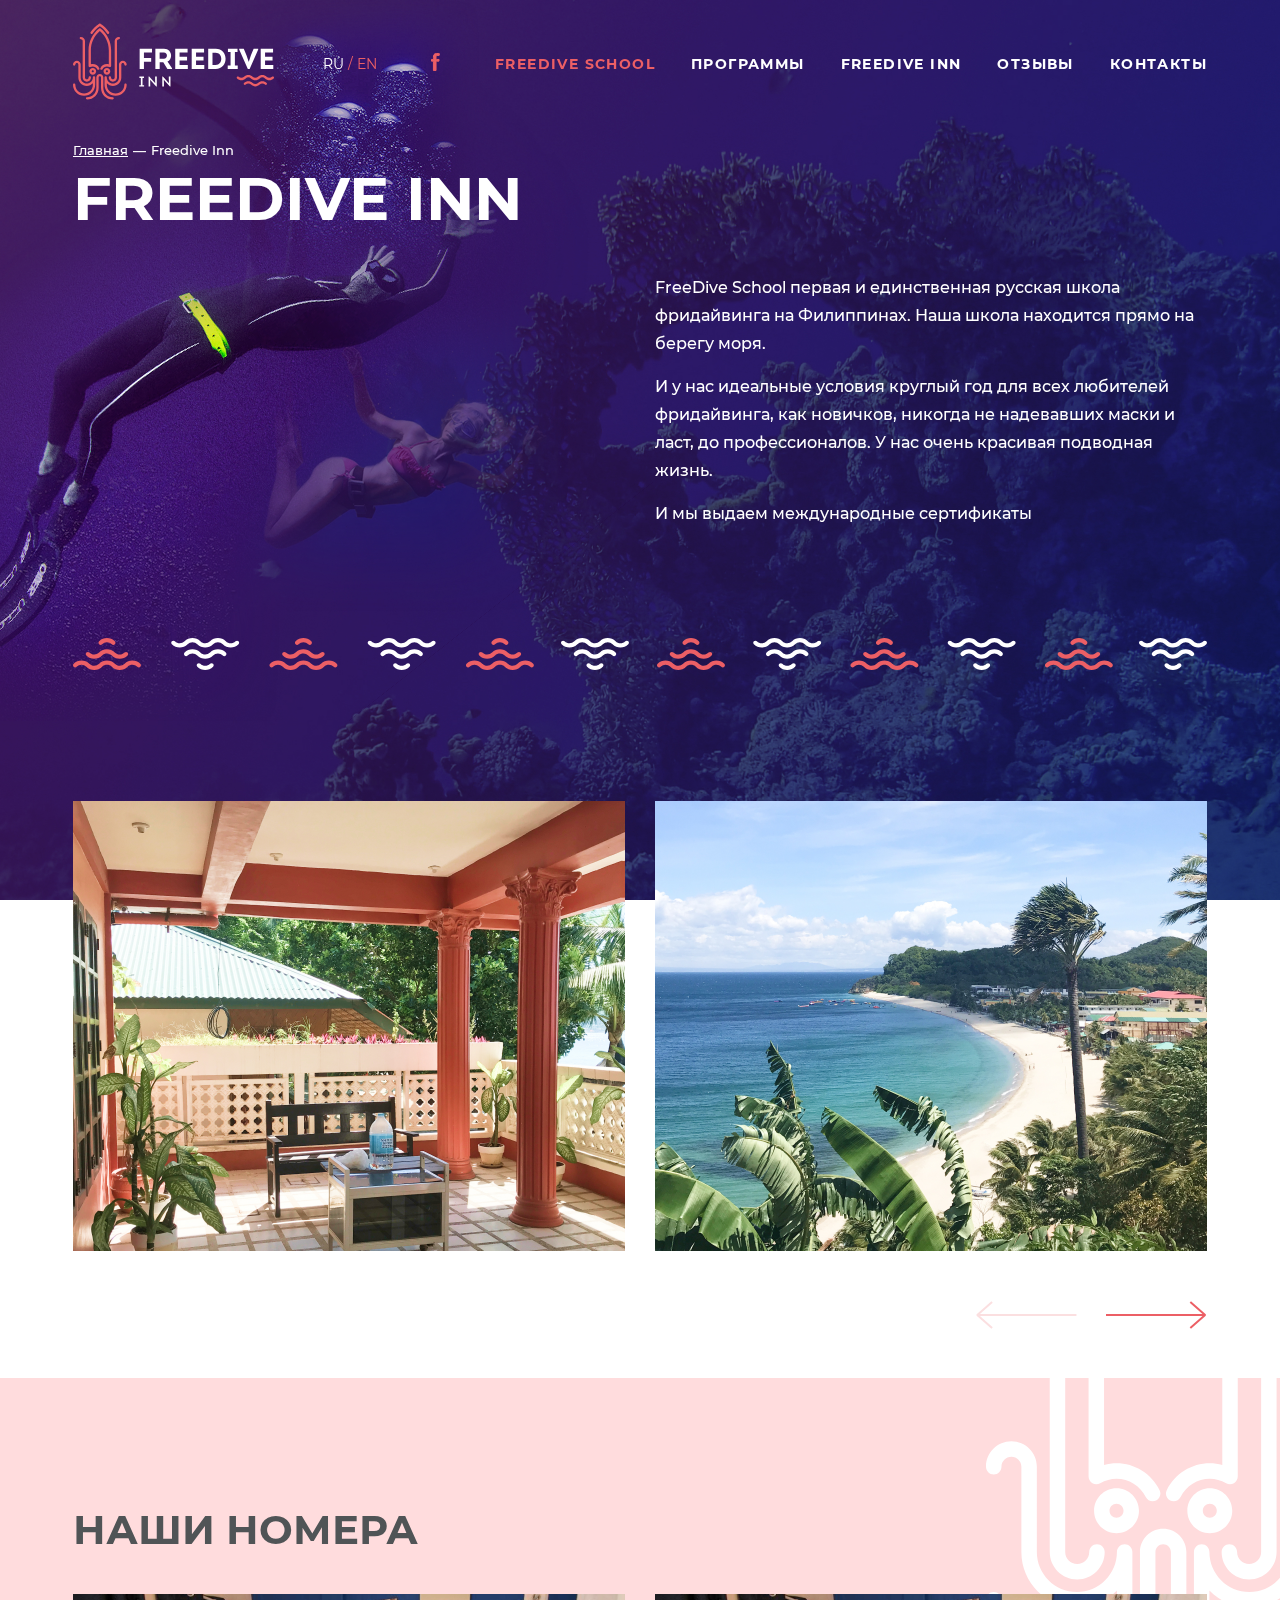
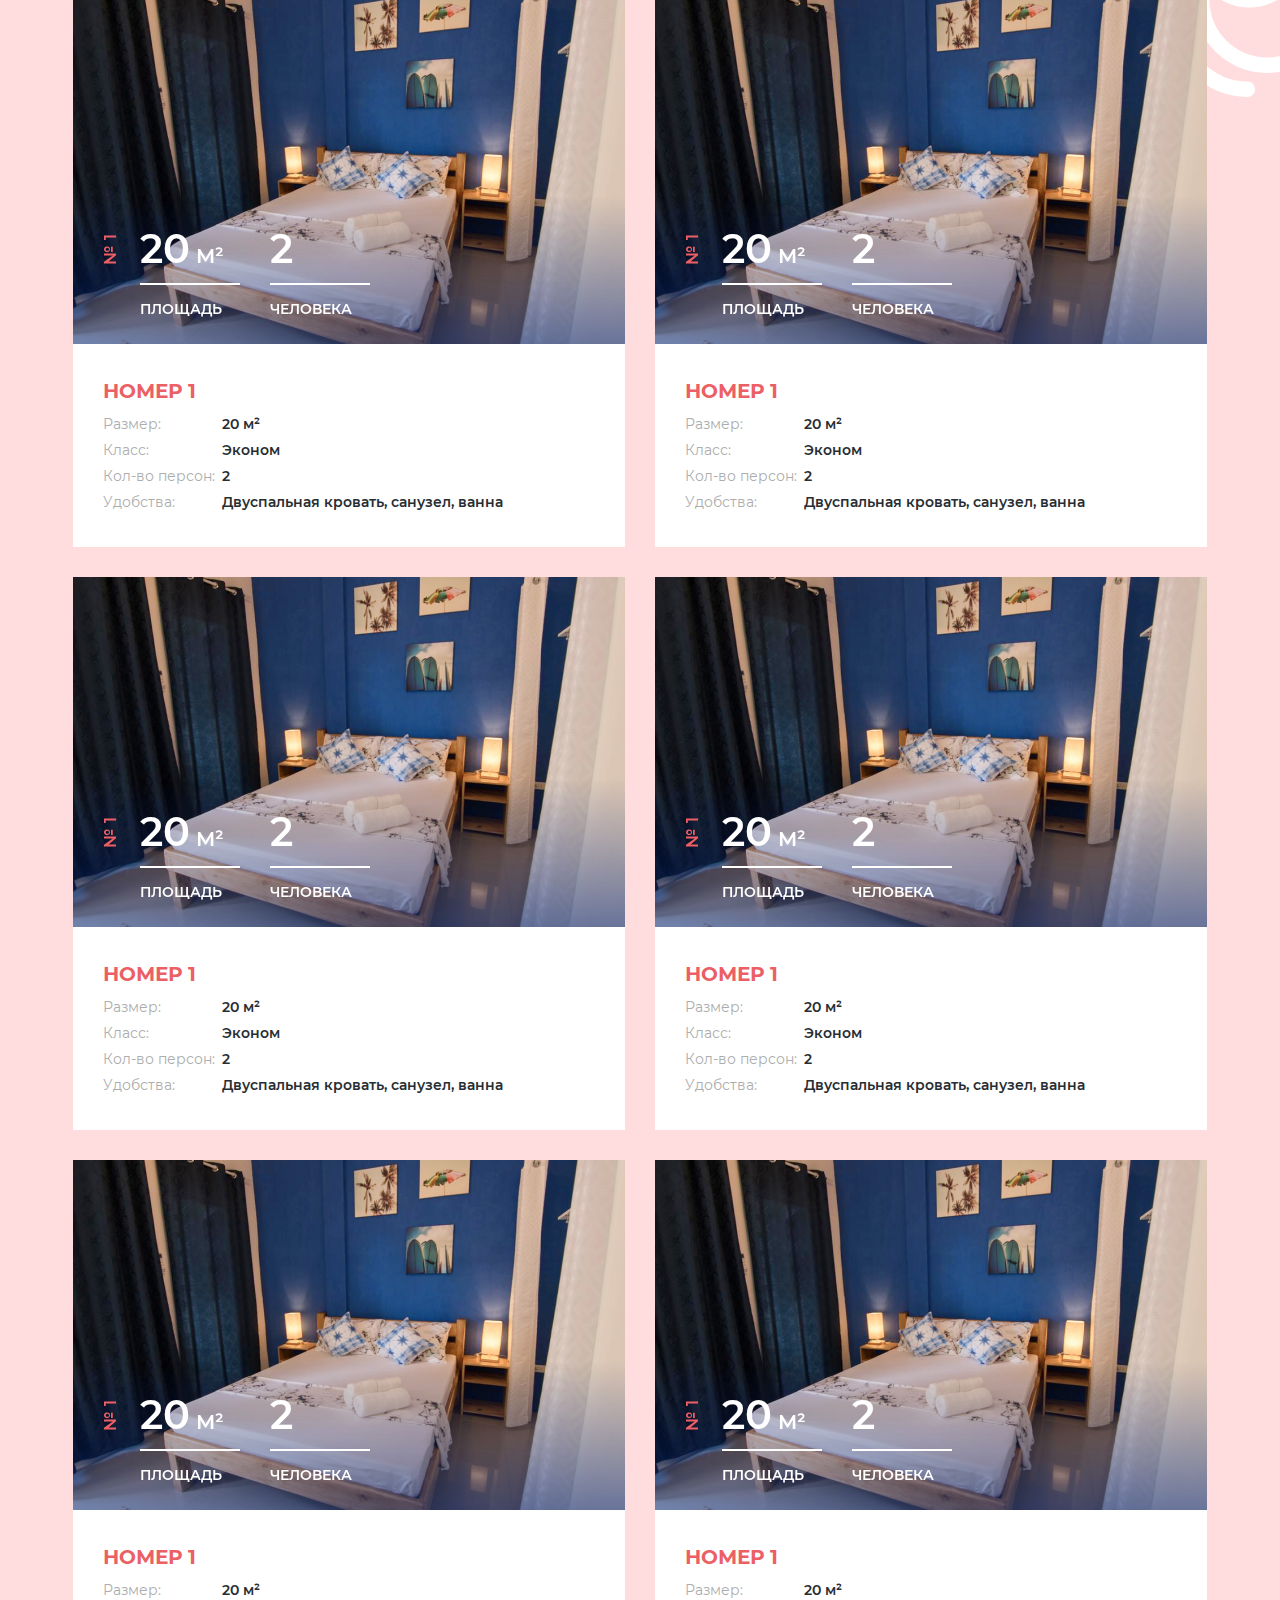
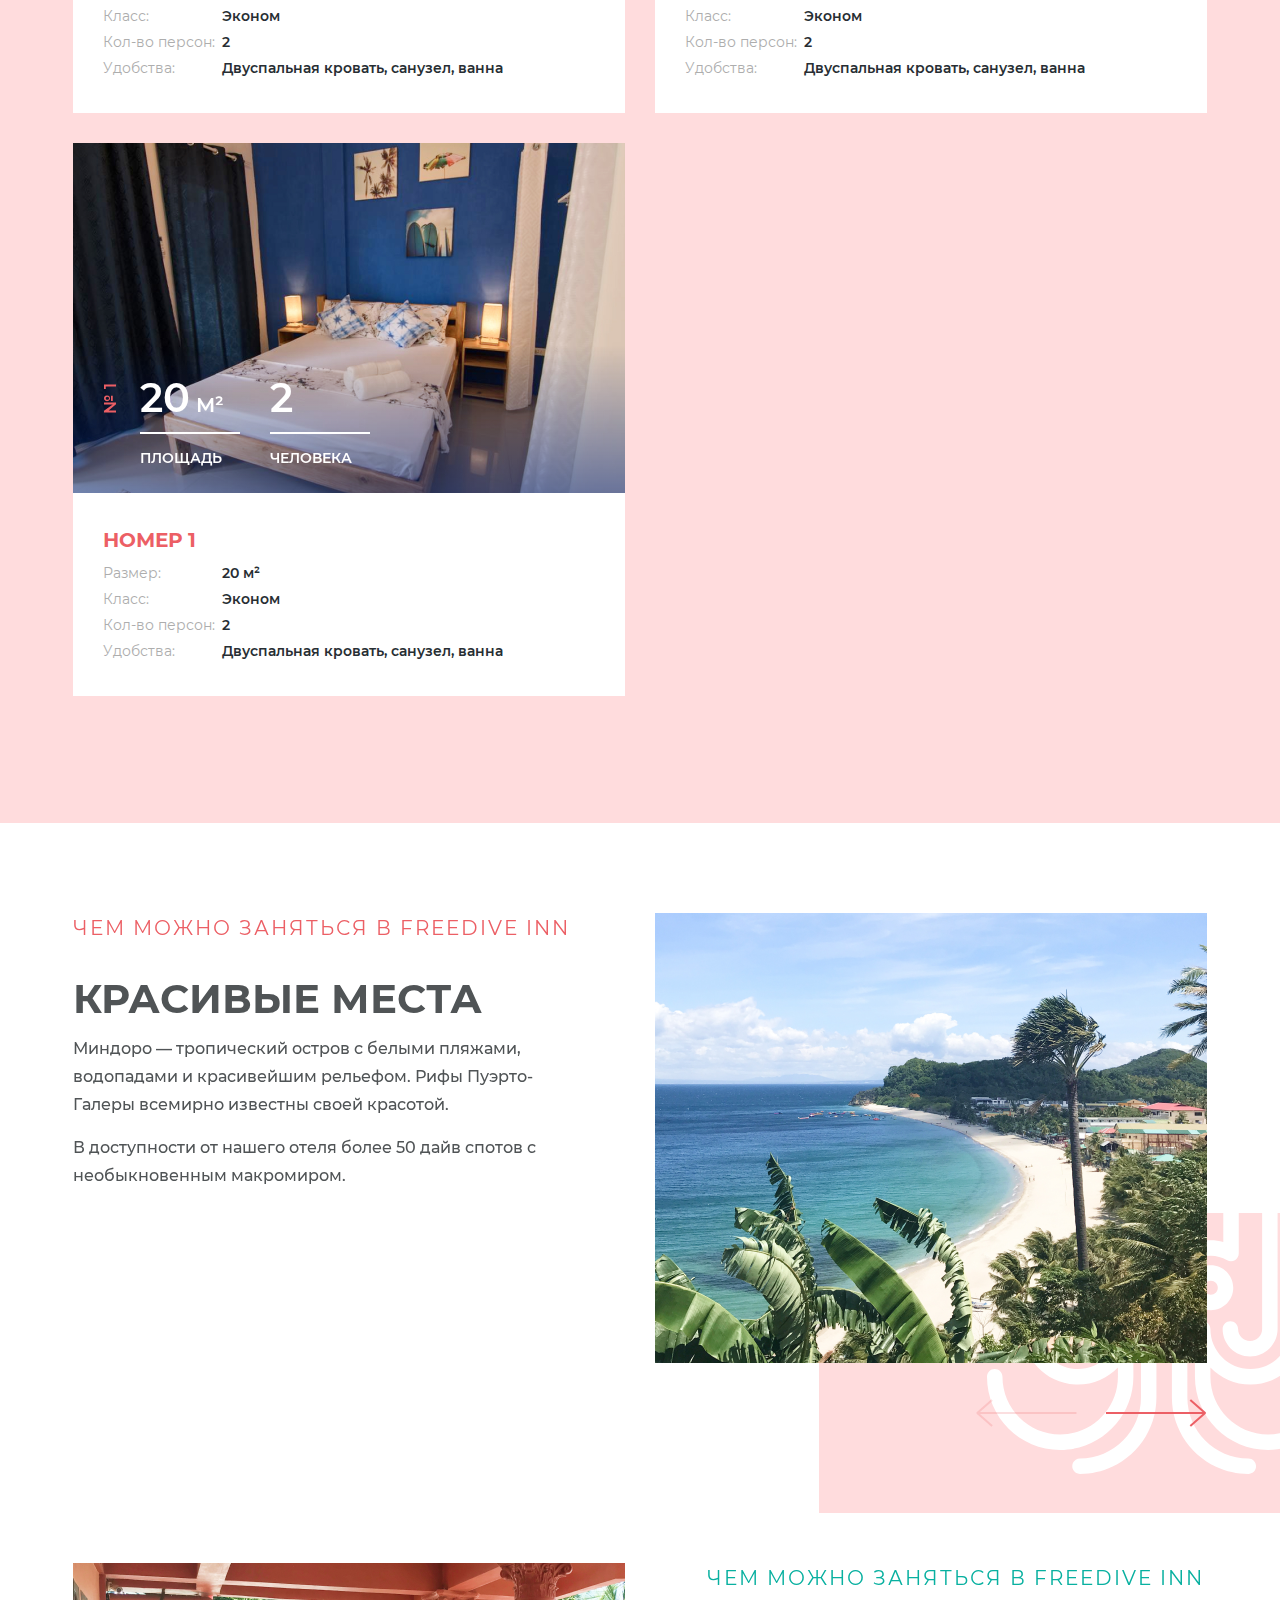
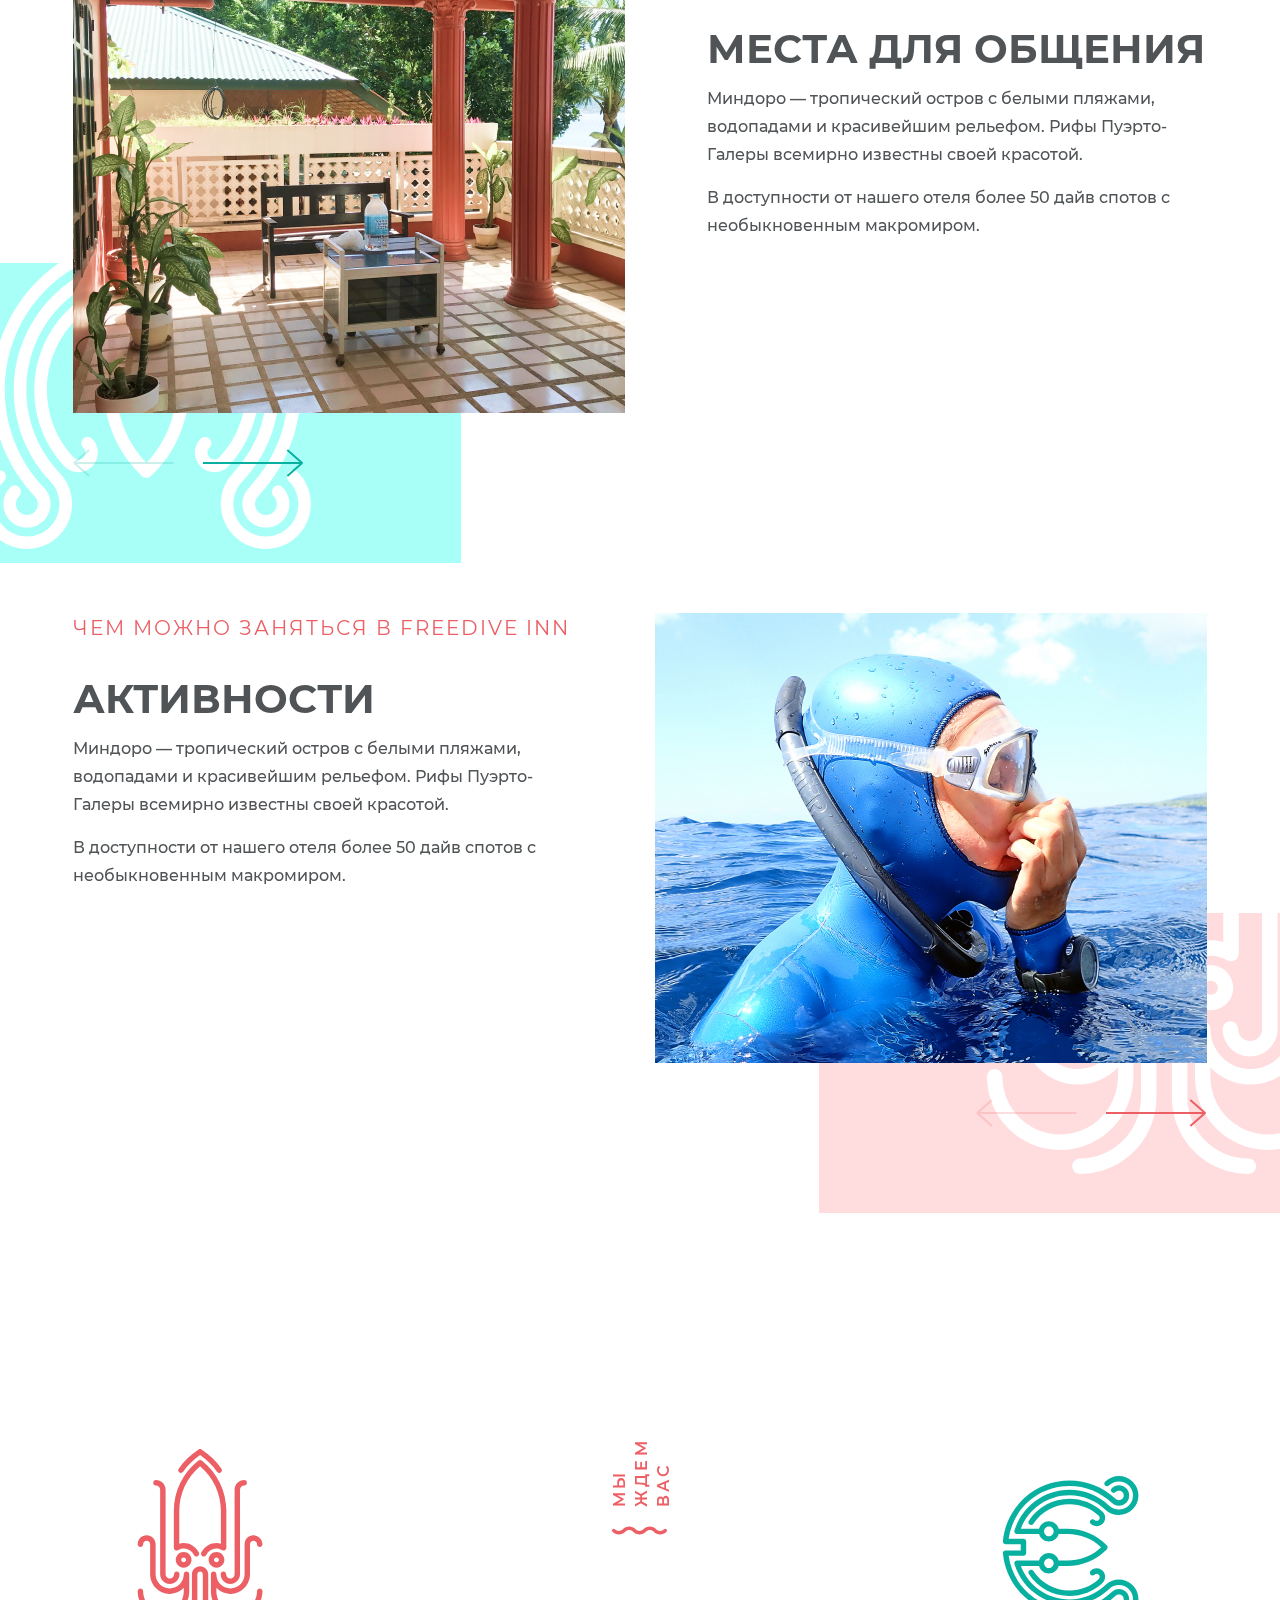
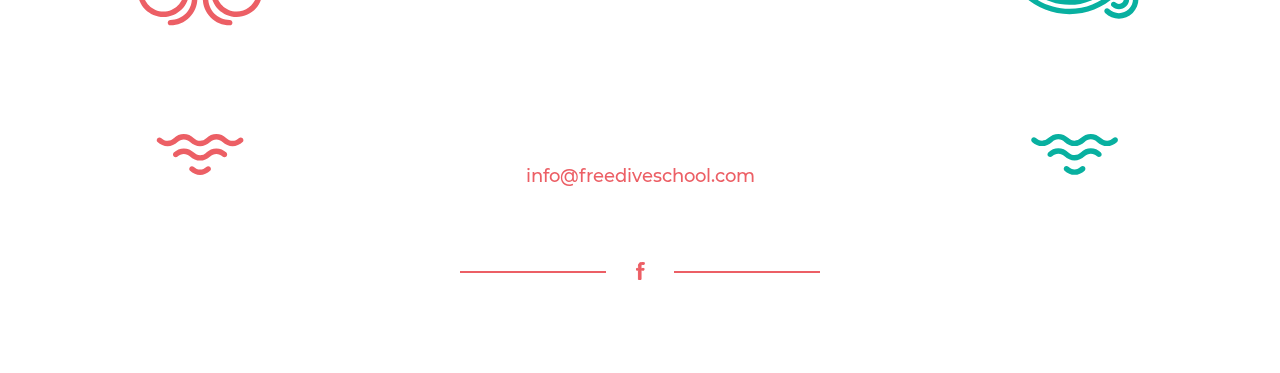
==== commit bead0b21: "Ver. 1.1" ====
--- a/hotel.html
+++ b/hotel.html
@@ -70,7 +70,8 @@
       <main>
         <div class="page-bg" style="background-image: url(images/page-bg.jpg);"></div>
         <div class="page-wrapper">
-          <div class="page-header">
+          <div class="page-header diver-start diver-stop">
+            <div class="diver-pic"><img src="images/divers.png"></div>
             <div class="container">
               <div class="page-header-top">
                 <ul class="breadcrumb">
@@ -82,27 +83,7 @@
               <div class="page-header-content">
                 <div class="row">
                   <div class="col-12 col-md-6">
-                    <div class="page-header-l">
-                      <div class="page-header-l-content">
-                        <div class="num-list-wrapper">
-                          <div class="num-list-ttl num-list-ttl-alt"><span>Мы провели</span></div>
-                          <div class="num-list">
-                            <div class="num-tmb">
-                              <div class="num-tmb-num">360</div>
-                              <div class="num-tmb-ttl">
-                                <p>Тренировок на&nbsp;воде</p>
-                              </div>
-                            </div>
-                            <div class="num-tmb">
-                              <div class="num-tmb-num">720</div>
-                              <div class="num-tmb-ttl">
-                                <p>Дыхательных практик</p>
-                              </div>
-                            </div>
-                          </div>
-                        </div>
-                      </div>
-                    </div>
+                    <div class="page-header-l"></div>
                   </div>
                   <div class="col-12 col-md-6">
                     <div class="page-header-r">
